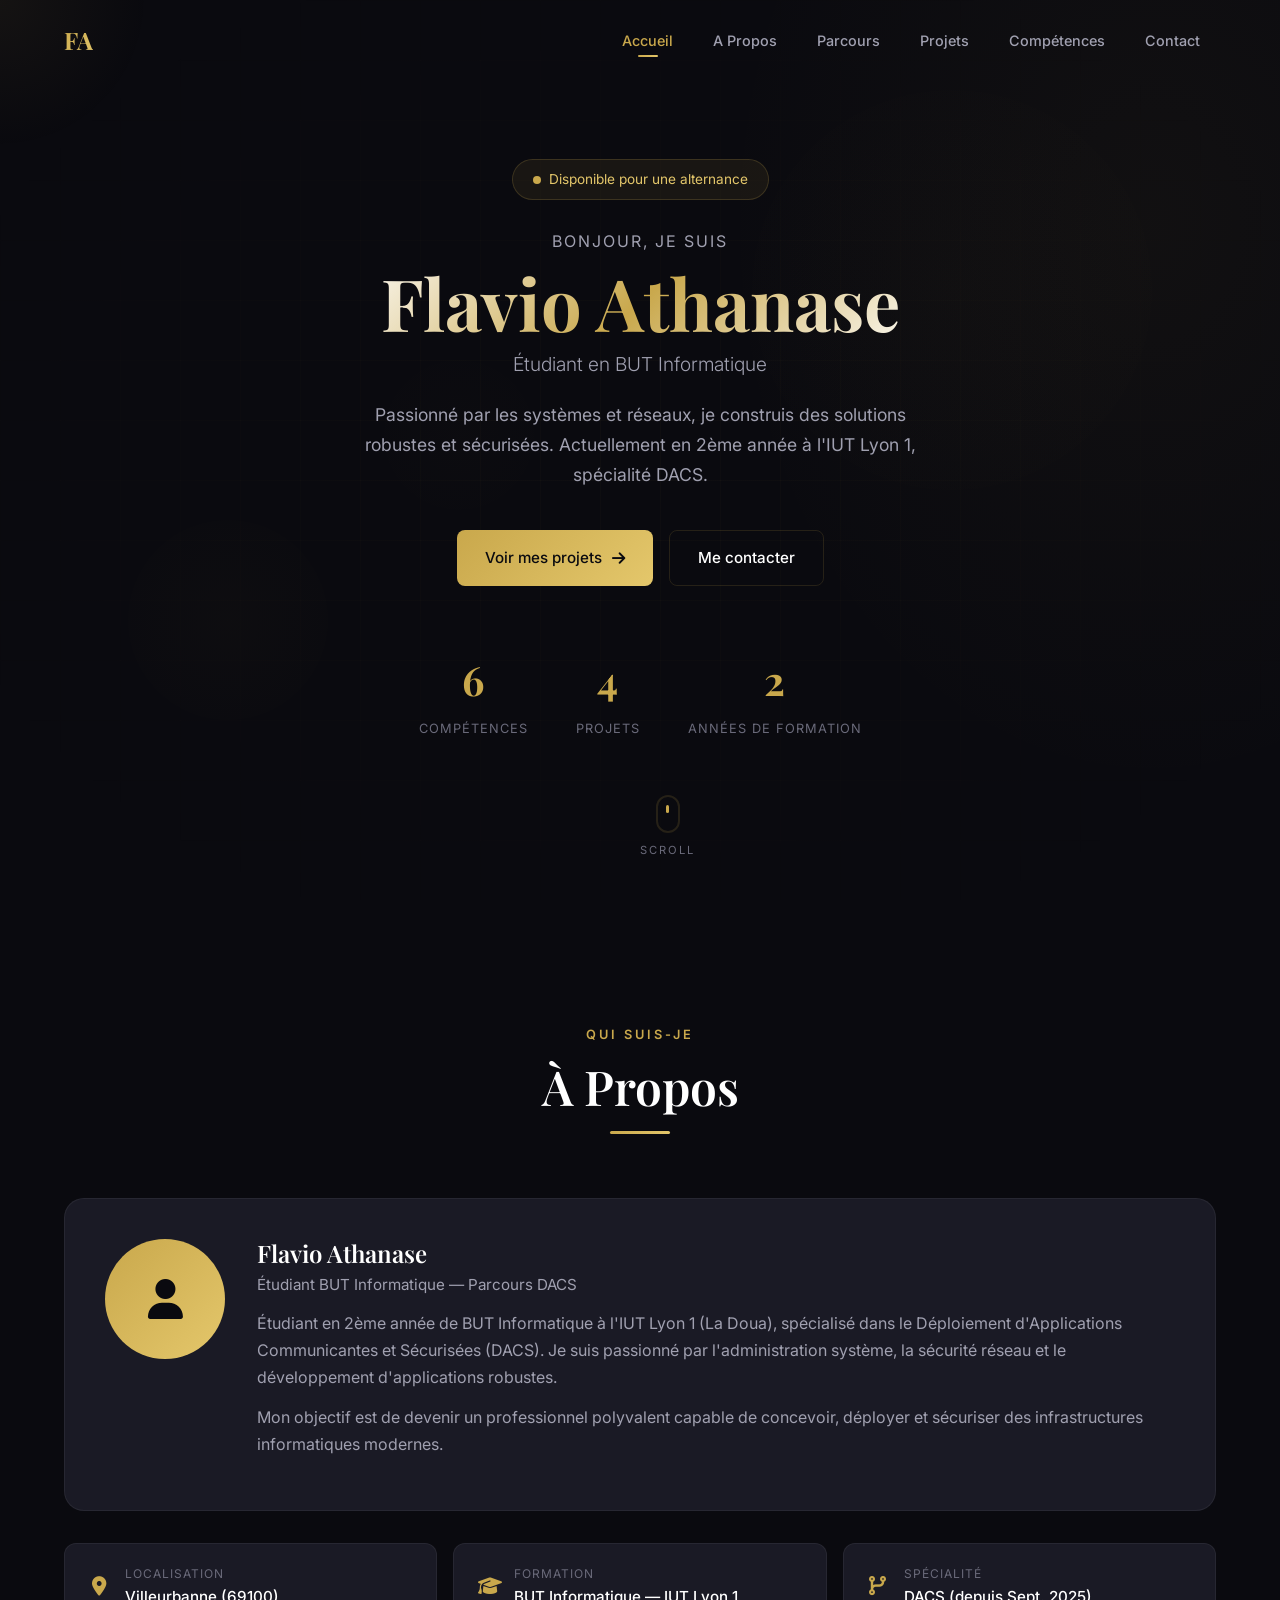
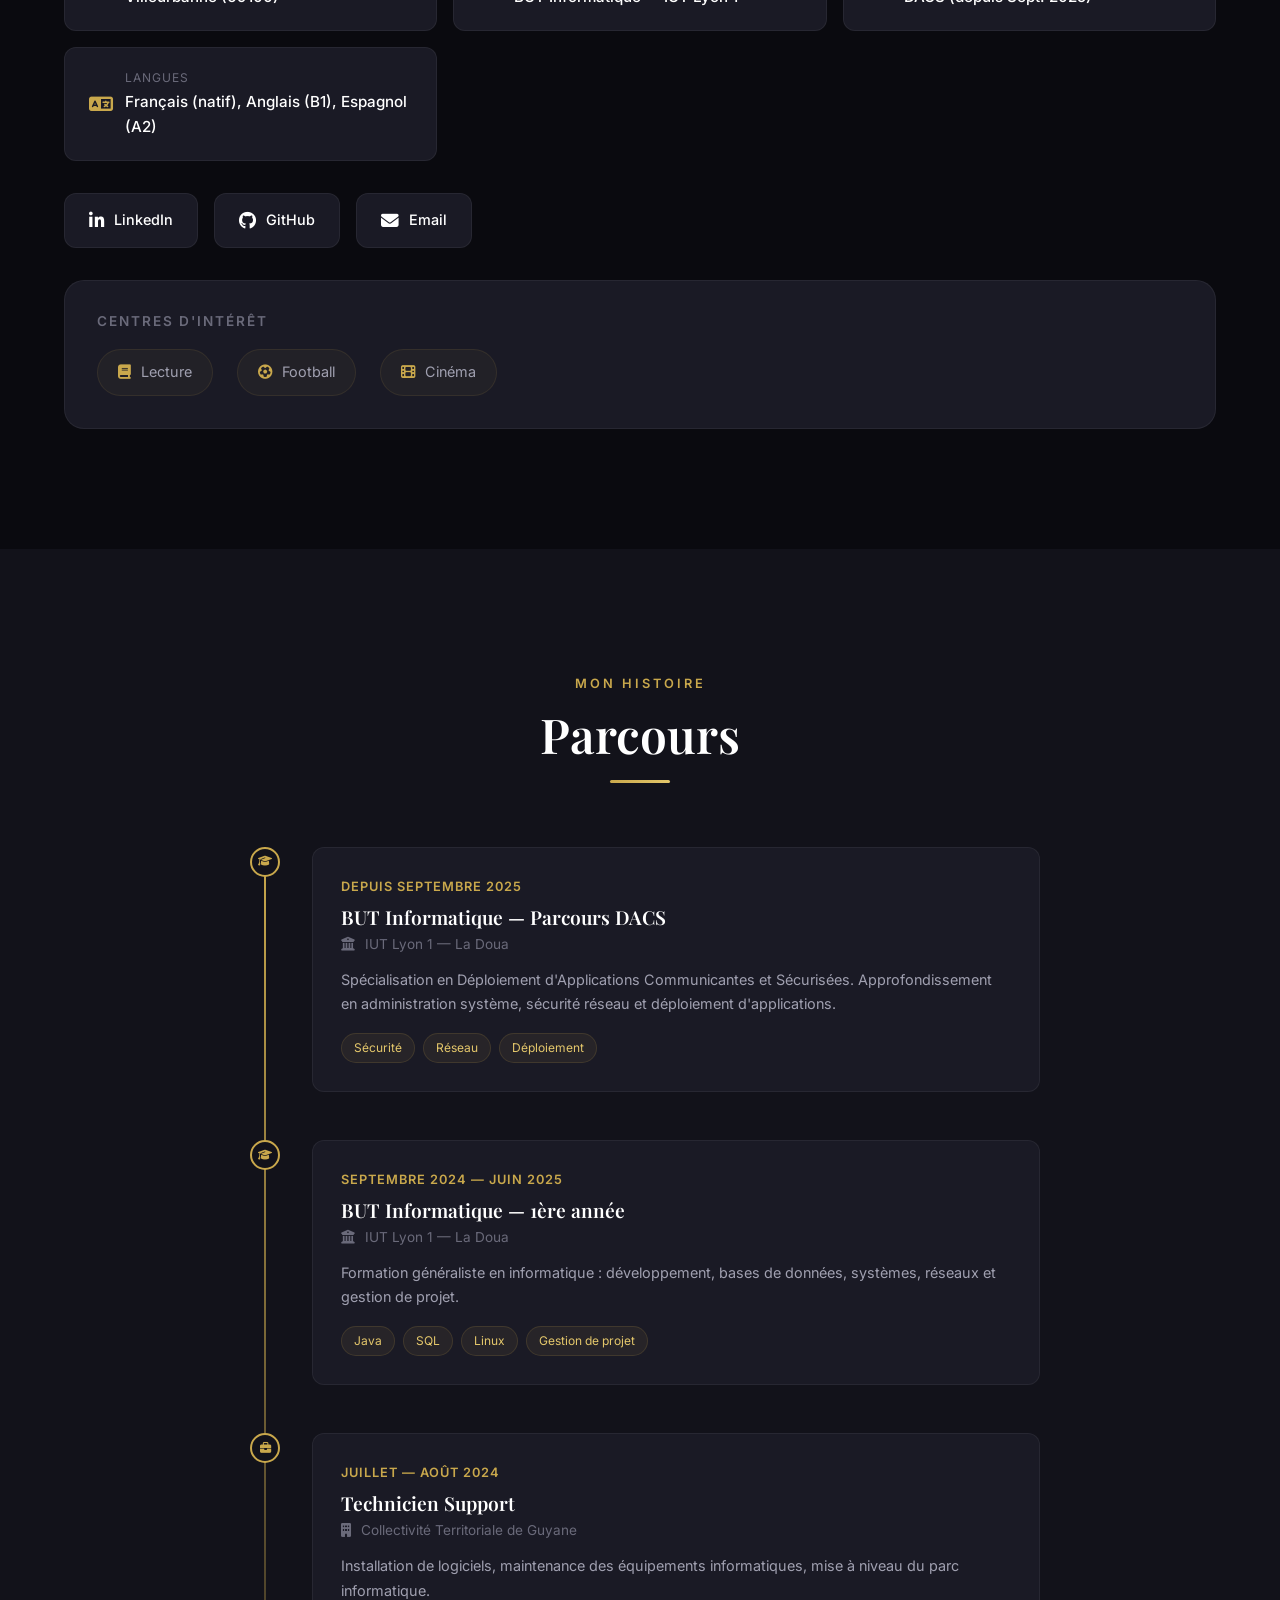
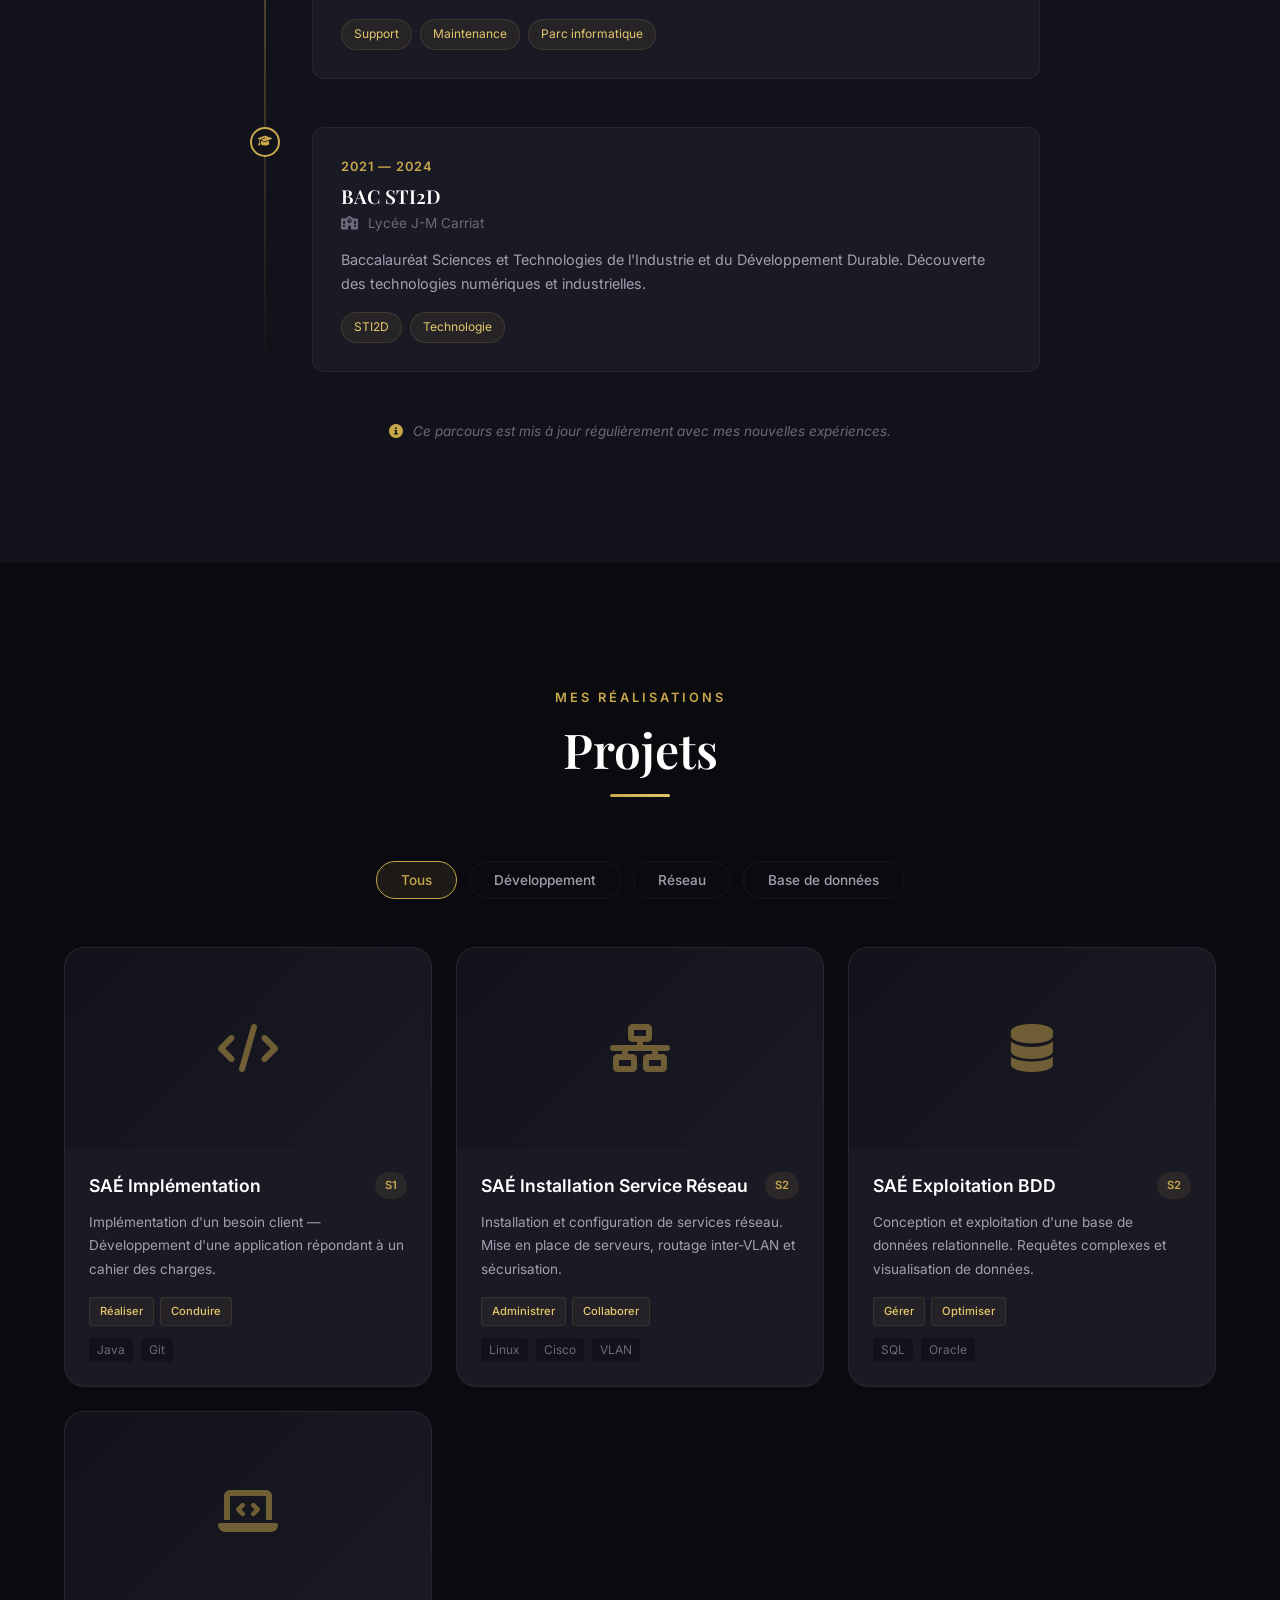
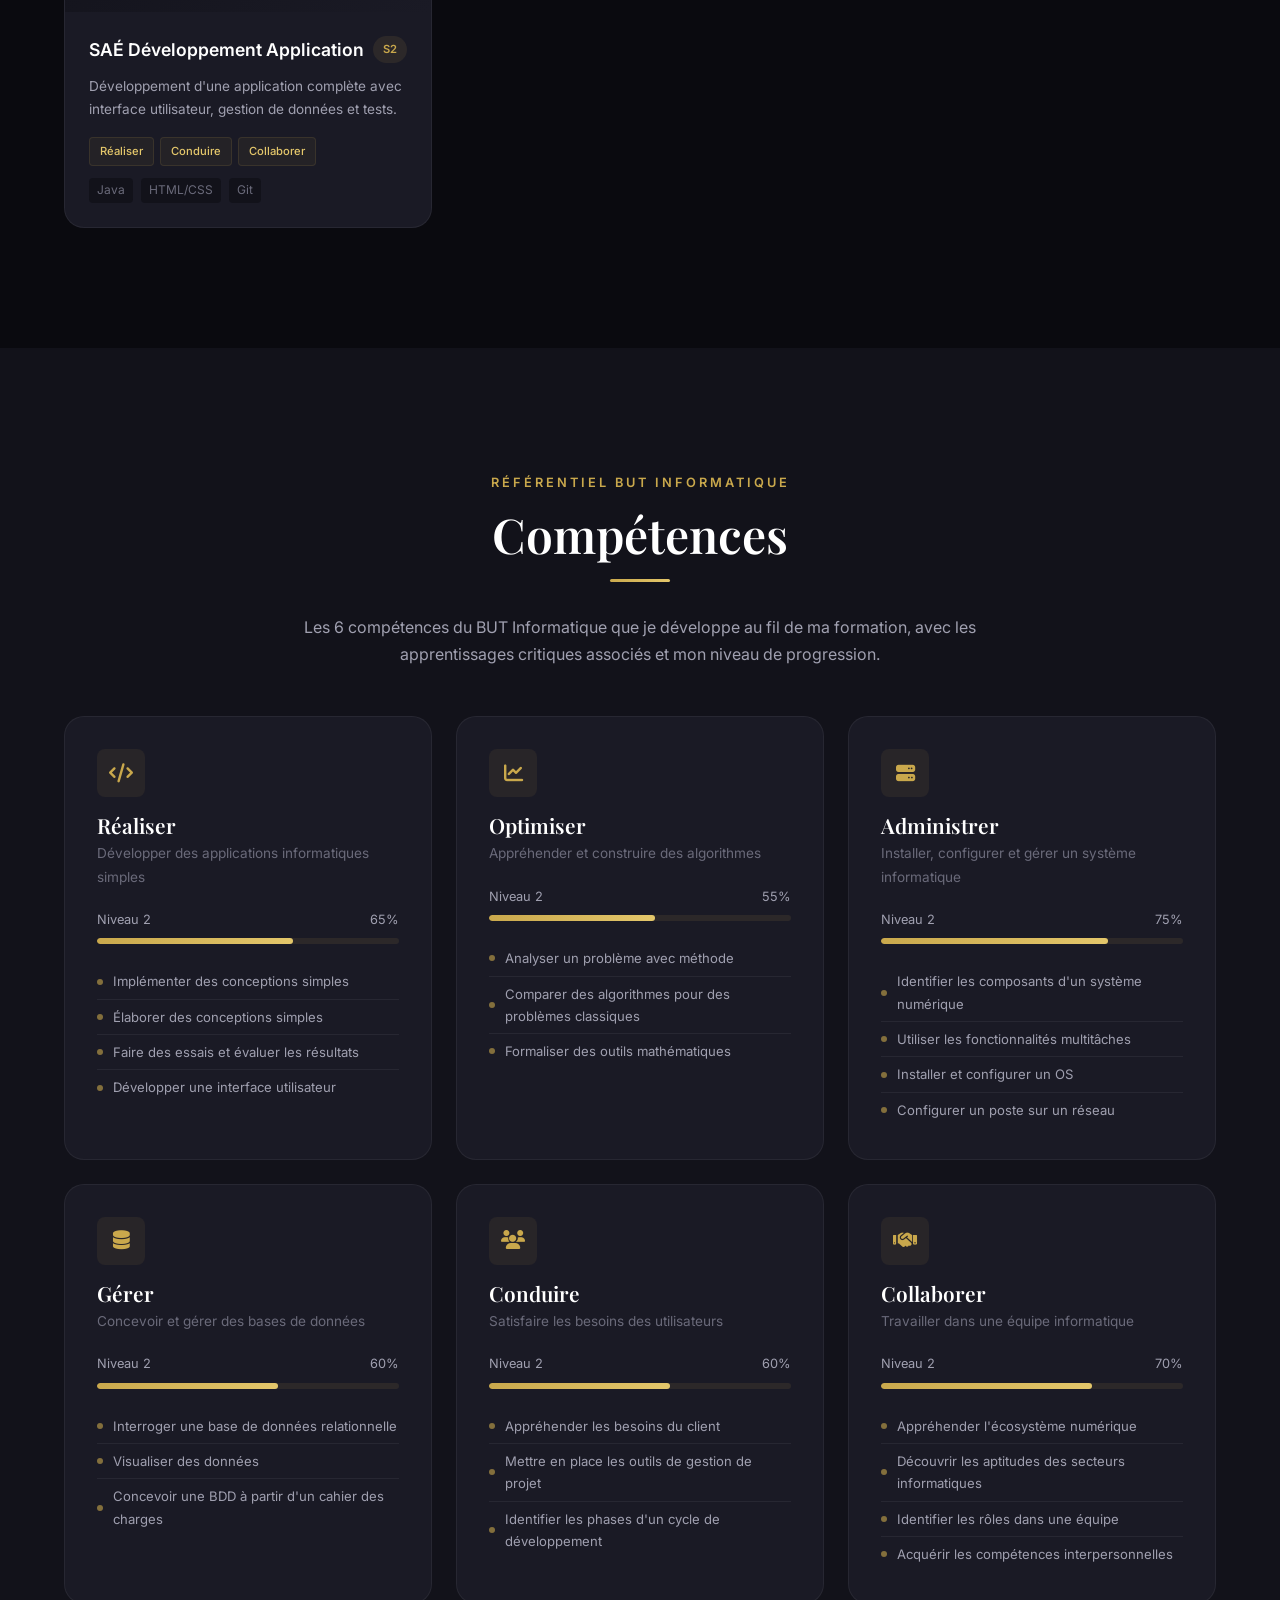
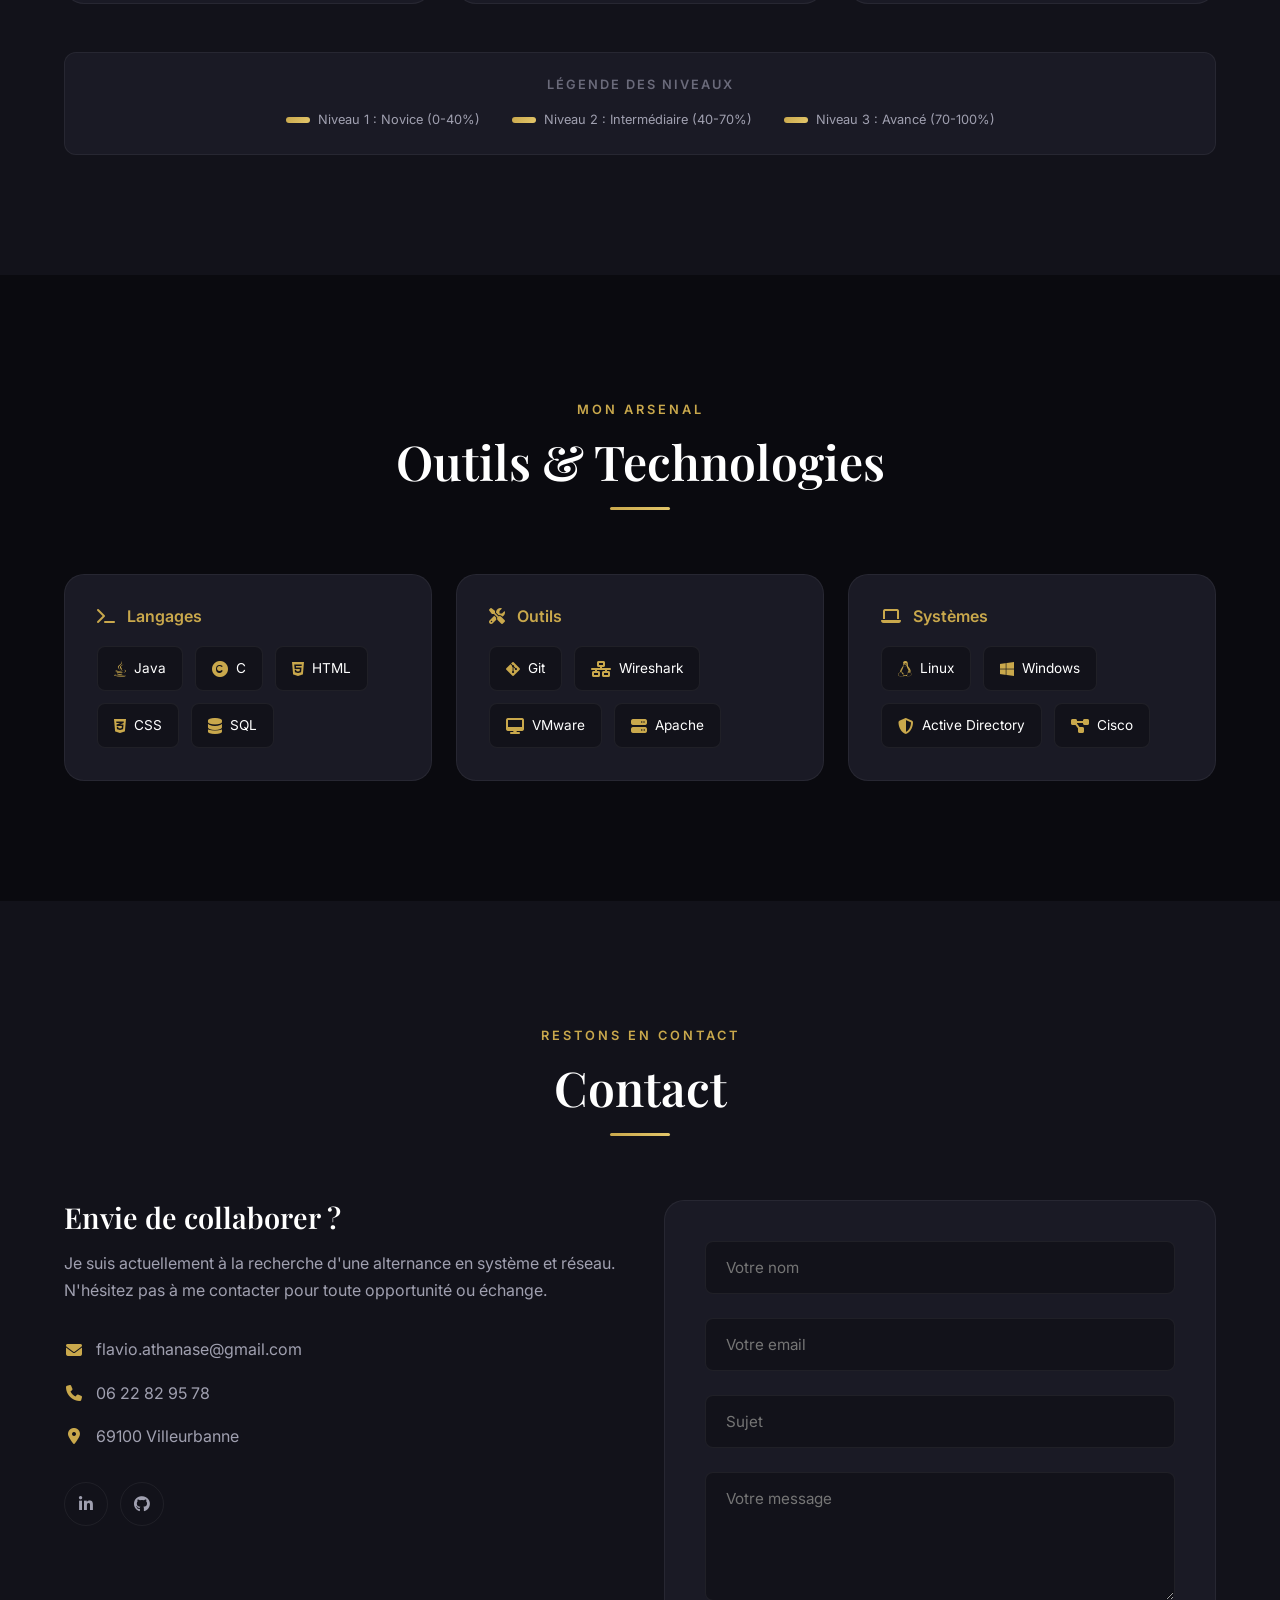
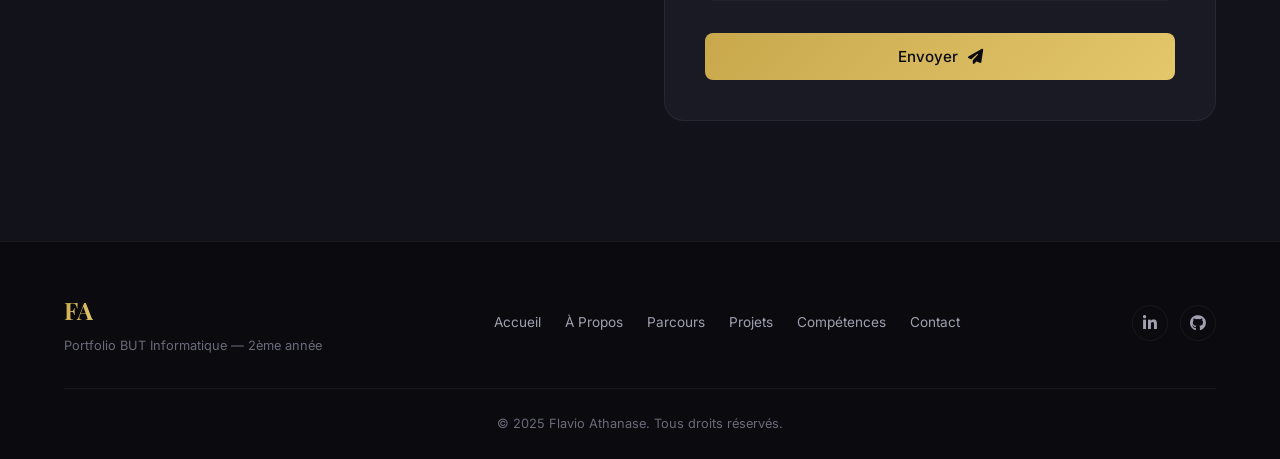
==== index.html @ 2c0c0c42 "feat: portfolio BUT Informatique - design luxe professionnel - Page d'accueil avec hero animé - Sect" ====
<!DOCTYPE html>
<html lang="fr">
<head>
    <meta charset="UTF-8">
    <meta name="viewport" content="width=device-width, initial-scale=1.0">
    <title>Flavio Athanase | Portfolio BUT Informatique</title>
    <link rel="preconnect" href="https://fonts.googleapis.com">
    <link rel="preconnect" href="https://fonts.gstatic.com" crossorigin>
    <link href="https://fonts.googleapis.com/css2?family=Inter:wght@300;400;500;600;700;800&family=Playfair+Display:wght@400;500;600;700&display=swap" rel="stylesheet">
    <link rel="stylesheet" href="https://cdnjs.cloudflare.com/ajax/libs/font-awesome/6.5.1/css/all.min.css">
    <link rel="stylesheet" href="css/style.css">
</head>
<body>
    <!-- Cursor glow effect -->
    <div class="cursor-glow" id="cursorGlow"></div>

    <!-- Navigation -->
    <nav class="navbar" id="navbar">
        <div class="nav-container">
            <a href="#accueil" class="nav-logo">
                <span class="logo-text">FA</span>
            </a>
            <ul class="nav-menu" id="navMenu">
                <li><a href="#accueil" class="nav-link active">Accueil</a></li>
                <li><a href="#apropos" class="nav-link">A Propos</a></li>
                <li><a href="#parcours" class="nav-link">Parcours</a></li>
                <li><a href="#projets" class="nav-link">Projets</a></li>
                <li><a href="#competences" class="nav-link">Comp&eacute;tences</a></li>
                <li><a href="#contact" class="nav-link">Contact</a></li>
            </ul>
            <button class="nav-toggle" id="navToggle" aria-label="Menu">
                <span></span>
                <span></span>
                <span></span>
            </button>
        </div>
    </nav>

    <!-- Breadcrumb -->
    <div class="breadcrumb" id="breadcrumb">
        <div class="breadcrumb-container">
            <a href="#accueil"><i class="fas fa-home"></i></a>
            <span class="breadcrumb-separator">/</span>
            <span class="breadcrumb-current" id="breadcrumbCurrent">Accueil</span>
        </div>
    </div>

    <!-- Hero / Accueil -->
    <section id="accueil" class="hero-section">
        <div class="hero-bg-effects">
            <div class="hero-gradient"></div>
            <div class="hero-grid"></div>
            <div class="floating-shapes">
                <div class="shape shape-1"></div>
                <div class="shape shape-2"></div>
                <div class="shape shape-3"></div>
            </div>
        </div>
        <div class="hero-content">
            <div class="hero-badge">
                <span class="badge-dot"></span>
                Disponible pour une alternance
            </div>
            <h1 class="hero-title">
                <span class="hero-greeting">Bonjour, je suis</span>
                <span class="hero-name">Flavio Athanase</span>
                <span class="hero-subtitle">&Eacute;tudiant en BUT Informatique</span>
            </h1>
            <p class="hero-description">
                Passionn&eacute; par les syst&egrave;mes et r&eacute;seaux, je construis des solutions robustes et s&eacute;curis&eacute;es. 
                Actuellement en 2&egrave;me ann&eacute;e &agrave; l'IUT Lyon 1, sp&eacute;cialit&eacute; DACS.
            </p>
            <div class="hero-cta">
                <a href="#projets" class="btn btn-primary">
                    <span>Voir mes projets</span>
                    <i class="fas fa-arrow-right"></i>
                </a>
                <a href="#contact" class="btn btn-outline">
                    <span>Me contacter</span>
                </a>
            </div>
            <div class="hero-stats">
                <div class="stat-item">
                    <span class="stat-number" data-count="6">0</span>
                    <span class="stat-label">Comp&eacute;tences</span>
                </div>
                <div class="stat-item">
                    <span class="stat-number" data-count="4">0</span>
                    <span class="stat-label">Projets</span>
                </div>
                <div class="stat-item">
                    <span class="stat-number" data-count="2">0</span>
                    <span class="stat-label">Ann&eacute;es de formation</span>
                </div>
            </div>
        </div>
        <div class="scroll-indicator">
            <div class="mouse">
                <div class="wheel"></div>
            </div>
            <span>Scroll</span>
        </div>
    </section>

    <!-- A Propos -->
    <section id="apropos" class="section">
        <div class="container">
            <div class="section-header">
                <span class="section-tag">Qui suis-je</span>
                <h2 class="section-title">&Agrave; Propos</h2>
                <div class="section-line"></div>
            </div>
            <div class="about-grid">
                <div class="about-card about-intro">
                    <div class="about-avatar">
                        <div class="avatar-placeholder">
                            <i class="fas fa-user"></i>
                        </div>
                    </div>
                    <div class="about-text">
                        <h3>Flavio Athanase</h3>
                        <p class="about-role">&Eacute;tudiant BUT Informatique &mdash; Parcours DACS</p>
                        <p>
                            &Eacute;tudiant en 2&egrave;me ann&eacute;e de BUT Informatique &agrave; l'IUT Lyon 1 (La Doua), 
                            sp&eacute;cialis&eacute; dans le D&eacute;ploiement d'Applications Communicantes et S&eacute;curis&eacute;es (DACS).
                            Je suis passionn&eacute; par l'administration syst&egrave;me, la s&eacute;curit&eacute; r&eacute;seau et 
                            le d&eacute;veloppement d'applications robustes.
                        </p>
                        <p>
                            Mon objectif est de devenir un professionnel polyvalent capable de concevoir, 
                            d&eacute;ployer et s&eacute;curiser des infrastructures informatiques modernes.
                        </p>
                    </div>
                </div>
                <div class="about-details">
                    <div class="detail-card">
                        <i class="fas fa-map-marker-alt"></i>
                        <div>
                            <span class="detail-label">Localisation</span>
                            <span class="detail-value">Villeurbanne (69100)</span>
                        </div>
                    </div>
                    <div class="detail-card">
                        <i class="fas fa-graduation-cap"></i>
                        <div>
                            <span class="detail-label">Formation</span>
                            <span class="detail-value">BUT Informatique &mdash; IUT Lyon 1</span>
                        </div>
                    </div>
                    <div class="detail-card">
                        <i class="fas fa-code-branch"></i>
                        <div>
                            <span class="detail-label">Sp&eacute;cialit&eacute;</span>
                            <span class="detail-value">DACS (depuis Sept. 2025)</span>
                        </div>
                    </div>
                    <div class="detail-card">
                        <i class="fas fa-language"></i>
                        <div>
                            <span class="detail-label">Langues</span>
                            <span class="detail-value">Fran&ccedil;ais (natif), Anglais (B1), Espagnol (A2)</span>
                        </div>
                    </div>
                </div>
                <div class="about-links">
                    <a href="https://linkedin.com/in/" class="social-link" target="_blank" rel="noopener">
                        <i class="fab fa-linkedin-in"></i>
                        <span>LinkedIn</span>
                    </a>
                    <a href="https://github.com/Flay973" class="social-link" target="_blank" rel="noopener">
                        <i class="fab fa-github"></i>
                        <span>GitHub</span>
                    </a>
                    <a href="mailto:flavio.athanase@gmail.com" class="social-link">
                        <i class="fas fa-envelope"></i>
                        <span>Email</span>
                    </a>
                </div>
                <div class="about-interests">
                    <h4>Centres d'int&eacute;r&ecirc;t</h4>
                    <div class="interests-grid">
                        <div class="interest-item">
                            <i class="fas fa-book"></i>
                            <span>Lecture</span>
                        </div>
                        <div class="interest-item">
                            <i class="fas fa-futbol"></i>
                            <span>Football</span>
                        </div>
                        <div class="interest-item">
                            <i class="fas fa-film"></i>
                            <span>Cin&eacute;ma</span>
                        </div>
                    </div>
                </div>
            </div>
        </div>
    </section>

    <!-- Parcours -->
    <section id="parcours" class="section section-dark">
        <div class="container">
            <div class="section-header">
                <span class="section-tag">Mon histoire</span>
                <h2 class="section-title">Parcours</h2>
                <div class="section-line"></div>
            </div>
            <div class="timeline">
                <div class="timeline-item" data-aos="fade-right">
                    <div class="timeline-marker">
                        <i class="fas fa-graduation-cap"></i>
                    </div>
                    <div class="timeline-content">
                        <div class="timeline-date">Depuis Septembre 2025</div>
                        <h3>BUT Informatique &mdash; Parcours DACS</h3>
                        <p class="timeline-location"><i class="fas fa-university"></i> IUT Lyon 1 &mdash; La Doua</p>
                        <p>Sp&eacute;cialisation en D&eacute;ploiement d'Applications Communicantes et S&eacute;curis&eacute;es. 
                        Approfondissement en administration syst&egrave;me, s&eacute;curit&eacute; r&eacute;seau et d&eacute;ploiement d'applications.</p>
                        <div class="timeline-tags">
                            <span class="tag">S&eacute;curit&eacute;</span>
                            <span class="tag">R&eacute;seau</span>
                            <span class="tag">D&eacute;ploiement</span>
                        </div>
                    </div>
                </div>
                <div class="timeline-item" data-aos="fade-left">
                    <div class="timeline-marker">
                        <i class="fas fa-graduation-cap"></i>
                    </div>
                    <div class="timeline-content">
                        <div class="timeline-date">Septembre 2024 &mdash; Juin 2025</div>
                        <h3>BUT Informatique &mdash; 1&egrave;re ann&eacute;e</h3>
                        <p class="timeline-location"><i class="fas fa-university"></i> IUT Lyon 1 &mdash; La Doua</p>
                        <p>Formation g&eacute;n&eacute;raliste en informatique : d&eacute;veloppement, bases de donn&eacute;es, 
                        syst&egrave;mes, r&eacute;seaux et gestion de projet.</p>
                        <div class="timeline-tags">
                            <span class="tag">Java</span>
                            <span class="tag">SQL</span>
                            <span class="tag">Linux</span>
                            <span class="tag">Gestion de projet</span>
                        </div>
                    </div>
                </div>
                <div class="timeline-item" data-aos="fade-right">
                    <div class="timeline-marker">
                        <i class="fas fa-briefcase"></i>
                    </div>
                    <div class="timeline-content">
                        <div class="timeline-date">Juillet &mdash; Ao&ucirc;t 2024</div>
                        <h3>Technicien Support</h3>
                        <p class="timeline-location"><i class="fas fa-building"></i> Collectivit&eacute; Territoriale de Guyane</p>
                        <p>Installation de logiciels, maintenance des &eacute;quipements informatiques, 
                        mise &agrave; niveau du parc informatique.</p>
                        <div class="timeline-tags">
                            <span class="tag">Support</span>
                            <span class="tag">Maintenance</span>
                            <span class="tag">Parc informatique</span>
                        </div>
                    </div>
                </div>
                <div class="timeline-item" data-aos="fade-left">
                    <div class="timeline-marker">
                        <i class="fas fa-graduation-cap"></i>
                    </div>
                    <div class="timeline-content">
                        <div class="timeline-date">2021 &mdash; 2024</div>
                        <h3>BAC STI2D</h3>
                        <p class="timeline-location"><i class="fas fa-school"></i> Lyc&eacute;e J-M Carriat</p>
                        <p>Baccalaur&eacute;at Sciences et Technologies de l'Industrie et du D&eacute;veloppement Durable. 
                        D&eacute;couverte des technologies num&eacute;riques et industrielles.</p>
                        <div class="timeline-tags">
                            <span class="tag">STI2D</span>
                            <span class="tag">Technologie</span>
                        </div>
                    </div>
                </div>
            </div>
            <div class="timeline-add">
                <p class="timeline-note"><i class="fas fa-info-circle"></i> Ce parcours est mis &agrave; jour r&eacute;guli&egrave;rement avec mes nouvelles exp&eacute;riences.</p>
            </div>
        </div>
    </section>

    <!-- Projets -->
    <section id="projets" class="section">
        <div class="container">
            <div class="section-header">
                <span class="section-tag">Mes r&eacute;alisations</span>
                <h2 class="section-title">Projets</h2>
                <div class="section-line"></div>
            </div>
            <div class="projects-filter">
                <button class="filter-btn active" data-filter="all">Tous</button>
                <button class="filter-btn" data-filter="dev">D&eacute;veloppement</button>
                <button class="filter-btn" data-filter="reseau">R&eacute;seau</button>
                <button class="filter-btn" data-filter="bdd">Base de donn&eacute;es</button>
            </div>
            <div class="projects-grid">
                <div class="project-card" data-category="dev">
                    <div class="project-image">
                        <div class="project-placeholder">
                            <i class="fas fa-code"></i>
                        </div>
                        <div class="project-overlay">
                            <a href="#" class="project-link"><i class="fas fa-external-link-alt"></i></a>
                        </div>
                    </div>
                    <div class="project-info">
                        <div class="project-header">
                            <h3>SA&Eacute; Impl&eacute;mentation</h3>
                            <span class="project-semester">S1</span>
                        </div>
                        <p>Impl&eacute;mentation d'un besoin client &mdash; D&eacute;veloppement d'une application r&eacute;pondant &agrave; un cahier des charges.</p>
                        <div class="project-competences">
                            <span class="competence-badge">R&eacute;aliser</span>
                            <span class="competence-badge">Conduire</span>
                        </div>
                        <div class="project-tech">
                            <span>Java</span>
                            <span>Git</span>
                        </div>
                    </div>
                </div>
                <div class="project-card" data-category="reseau">
                    <div class="project-image">
                        <div class="project-placeholder">
                            <i class="fas fa-network-wired"></i>
                        </div>
                        <div class="project-overlay">
                            <a href="#" class="project-link"><i class="fas fa-external-link-alt"></i></a>
                        </div>
                    </div>
                    <div class="project-info">
                        <div class="project-header">
                            <h3>SA&Eacute; Installation Service R&eacute;seau</h3>
                            <span class="project-semester">S2</span>
                        </div>
                        <p>Installation et configuration de services r&eacute;seau. Mise en place de serveurs, routage inter-VLAN et s&eacute;curisation.</p>
                        <div class="project-competences">
                            <span class="competence-badge">Administrer</span>
                            <span class="competence-badge">Collaborer</span>
                        </div>
                        <div class="project-tech">
                            <span>Linux</span>
                            <span>Cisco</span>
                            <span>VLAN</span>
                        </div>
                    </div>
                </div>
                <div class="project-card" data-category="bdd">
                    <div class="project-image">
                        <div class="project-placeholder">
                            <i class="fas fa-database"></i>
                        </div>
                        <div class="project-overlay">
                            <a href="#" class="project-link"><i class="fas fa-external-link-alt"></i></a>
                        </div>
                    </div>
                    <div class="project-info">
                        <div class="project-header">
                            <h3>SA&Eacute; Exploitation BDD</h3>
                            <span class="project-semester">S2</span>
                        </div>
                        <p>Conception et exploitation d'une base de donn&eacute;es relationnelle. Requ&ecirc;tes complexes et visualisation de donn&eacute;es.</p>
                        <div class="project-competences">
                            <span class="competence-badge">G&eacute;rer</span>
                            <span class="competence-badge">Optimiser</span>
                        </div>
                        <div class="project-tech">
                            <span>SQL</span>
                            <span>Oracle</span>
                        </div>
                    </div>
                </div>
                <div class="project-card" data-category="dev">
                    <div class="project-image">
                        <div class="project-placeholder">
                            <i class="fas fa-laptop-code"></i>
                        </div>
                        <div class="project-overlay">
                            <a href="#" class="project-link"><i class="fas fa-external-link-alt"></i></a>
                        </div>
                    </div>
                    <div class="project-info">
                        <div class="project-header">
                            <h3>SA&Eacute; D&eacute;veloppement Application</h3>
                            <span class="project-semester">S2</span>
                        </div>
                        <p>D&eacute;veloppement d'une application compl&egrave;te avec interface utilisateur, gestion de donn&eacute;es et tests.</p>
                        <div class="project-competences">
                            <span class="competence-badge">R&eacute;aliser</span>
                            <span class="competence-badge">Conduire</span>
                            <span class="competence-badge">Collaborer</span>
                        </div>
                        <div class="project-tech">
                            <span>Java</span>
                            <span>HTML/CSS</span>
                            <span>Git</span>
                        </div>
                    </div>
                </div>
            </div>
        </div>
    </section>

    <!-- Comp&eacute;tences -->
    <section id="competences" class="section section-dark">
        <div class="container">
            <div class="section-header">
                <span class="section-tag">R&eacute;f&eacute;rentiel BUT Informatique</span>
                <h2 class="section-title">Comp&eacute;tences</h2>
                <div class="section-line"></div>
            </div>
            <p class="competences-intro">
                Les 6 comp&eacute;tences du BUT Informatique que je d&eacute;veloppe au fil de ma formation, 
                avec les apprentissages critiques associ&eacute;s et mon niveau de progression.
            </p>
            <div class="competences-grid">
                <div class="competence-card" data-aos="fade-up">
                    <div class="competence-icon">
                        <i class="fas fa-code"></i>
                    </div>
                    <h3>R&eacute;aliser</h3>
                    <p>D&eacute;velopper des applications informatiques simples</p>
                    <div class="progress-container">
                        <div class="progress-header">
                            <span>Niveau 2</span>
                            <span>65%</span>
                        </div>
                        <div class="progress-bar">
                            <div class="progress-fill" data-progress="65"></div>
                        </div>
                    </div>
                    <ul class="competence-details">
                        <li>Impl&eacute;menter des conceptions simples</li>
                        <li>&Eacute;laborer des conceptions simples</li>
                        <li>Faire des essais et &eacute;valuer les r&eacute;sultats</li>
                        <li>D&eacute;velopper une interface utilisateur</li>
                    </ul>
                </div>
                <div class="competence-card" data-aos="fade-up" data-aos-delay="100">
                    <div class="competence-icon">
                        <i class="fas fa-chart-line"></i>
                    </div>
                    <h3>Optimiser</h3>
                    <p>Appr&eacute;hender et construire des algorithmes</p>
                    <div class="progress-container">
                        <div class="progress-header">
                            <span>Niveau 2</span>
                            <span>55%</span>
                        </div>
                        <div class="progress-bar">
                            <div class="progress-fill" data-progress="55"></div>
                        </div>
                    </div>
                    <ul class="competence-details">
                        <li>Analyser un probl&egrave;me avec m&eacute;thode</li>
                        <li>Comparer des algorithmes pour des probl&egrave;mes classiques</li>
                        <li>Formaliser des outils math&eacute;matiques</li>
                    </ul>
                </div>
                <div class="competence-card" data-aos="fade-up" data-aos-delay="200">
                    <div class="competence-icon">
                        <i class="fas fa-server"></i>
                    </div>
                    <h3>Administrer</h3>
                    <p>Installer, configurer et g&eacute;rer un syst&egrave;me informatique</p>
                    <div class="progress-container">
                        <div class="progress-header">
                            <span>Niveau 2</span>
                            <span>75%</span>
                        </div>
                        <div class="progress-bar">
                            <div class="progress-fill" data-progress="75"></div>
                        </div>
                    </div>
                    <ul class="competence-details">
                        <li>Identifier les composants d'un syst&egrave;me num&eacute;rique</li>
                        <li>Utiliser les fonctionnalit&eacute;s multit&acirc;ches</li>
                        <li>Installer et configurer un OS</li>
                        <li>Configurer un poste sur un r&eacute;seau</li>
                    </ul>
                </div>
                <div class="competence-card" data-aos="fade-up" data-aos-delay="300">
                    <div class="competence-icon">
                        <i class="fas fa-database"></i>
                    </div>
                    <h3>G&eacute;rer</h3>
                    <p>Concevoir et g&eacute;rer des bases de donn&eacute;es</p>
                    <div class="progress-container">
                        <div class="progress-header">
                            <span>Niveau 2</span>
                            <span>60%</span>
                        </div>
                        <div class="progress-bar">
                            <div class="progress-fill" data-progress="60"></div>
                        </div>
                    </div>
                    <ul class="competence-details">
                        <li>Interroger une base de donn&eacute;es relationnelle</li>
                        <li>Visualiser des donn&eacute;es</li>
                        <li>Concevoir une BDD &agrave; partir d'un cahier des charges</li>
                    </ul>
                </div>
                <div class="competence-card" data-aos="fade-up" data-aos-delay="400">
                    <div class="competence-icon">
                        <i class="fas fa-users"></i>
                    </div>
                    <h3>Conduire</h3>
                    <p>Satisfaire les besoins des utilisateurs</p>
                    <div class="progress-container">
                        <div class="progress-header">
                            <span>Niveau 2</span>
                            <span>60%</span>
                        </div>
                        <div class="progress-bar">
                            <div class="progress-fill" data-progress="60"></div>
                        </div>
                    </div>
                    <ul class="competence-details">
                        <li>Appr&eacute;hender les besoins du client</li>
                        <li>Mettre en place les outils de gestion de projet</li>
                        <li>Identifier les phases d'un cycle de d&eacute;veloppement</li>
                    </ul>
                </div>
                <div class="competence-card" data-aos="fade-up" data-aos-delay="500">
                    <div class="competence-icon">
                        <i class="fas fa-handshake"></i>
                    </div>
                    <h3>Collaborer</h3>
                    <p>Travailler dans une &eacute;quipe informatique</p>
                    <div class="progress-container">
                        <div class="progress-header">
                            <span>Niveau 2</span>
                            <span>70%</span>
                        </div>
                        <div class="progress-bar">
                            <div class="progress-fill" data-progress="70"></div>
                        </div>
                    </div>
                    <ul class="competence-details">
                        <li>Appr&eacute;hender l'&eacute;cosyst&egrave;me num&eacute;rique</li>
                        <li>D&eacute;couvrir les aptitudes des secteurs informatiques</li>
                        <li>Identifier les r&ocirc;les dans une &eacute;quipe</li>
                        <li>Acqu&eacute;rir les comp&eacute;tences interpersonnelles</li>
                    </ul>
                </div>
            </div>
            <div class="competences-legend">
                <h4>L&eacute;gende des niveaux</h4>
                <div class="legend-items">
                    <div class="legend-item">
                        <div class="legend-color" style="background: var(--accent-gradient)"></div>
                        <span>Niveau 1 : Novice (0-40%)</span>
                    </div>
                    <div class="legend-item">
                        <div class="legend-color" style="background: var(--accent-gradient)"></div>
                        <span>Niveau 2 : Interm&eacute;diaire (40-70%)</span>
                    </div>
                    <div class="legend-item">
                        <div class="legend-color" style="background: var(--accent-gradient)"></div>
                        <span>Niveau 3 : Avanc&eacute; (70-100%)</span>
                    </div>
                </div>
            </div>
        </div>
    </section>

    <!-- Outils & Technologies -->
    <section id="outils" class="section">
        <div class="container">
            <div class="section-header">
                <span class="section-tag">Mon arsenal</span>
                <h2 class="section-title">Outils & Technologies</h2>
                <div class="section-line"></div>
            </div>
            <div class="tools-grid">
                <div class="tool-category">
                    <h3><i class="fas fa-terminal"></i> Langages</h3>
                    <div class="tool-items">
                        <div class="tool-item">
                            <i class="fab fa-java"></i>
                            <span>Java</span>
                        </div>
                        <div class="tool-item">
                            <i class="fas fa-copyright"></i>
                            <span>C</span>
                        </div>
                        <div class="tool-item">
                            <i class="fab fa-html5"></i>
                            <span>HTML</span>
                        </div>
                        <div class="tool-item">
                            <i class="fab fa-css3-alt"></i>
                            <span>CSS</span>
                        </div>
                        <div class="tool-item">
                            <i class="fas fa-database"></i>
                            <span>SQL</span>
                        </div>
                    </div>
                </div>
                <div class="tool-category">
                    <h3><i class="fas fa-tools"></i> Outils</h3>
                    <div class="tool-items">
                        <div class="tool-item">
                            <i class="fab fa-git-alt"></i>
                            <span>Git</span>
                        </div>
                        <div class="tool-item">
                            <i class="fas fa-network-wired"></i>
                            <span>Wireshark</span>
                        </div>
                        <div class="tool-item">
                            <i class="fas fa-desktop"></i>
                            <span>VMware</span>
                        </div>
                        <div class="tool-item">
                            <i class="fas fa-server"></i>
                            <span>Apache</span>
                        </div>
                    </div>
                </div>
                <div class="tool-category">
                    <h3><i class="fas fa-laptop"></i> Syst&egrave;mes</h3>
                    <div class="tool-items">
                        <div class="tool-item">
                            <i class="fab fa-linux"></i>
                            <span>Linux</span>
                        </div>
                        <div class="tool-item">
                            <i class="fab fa-windows"></i>
                            <span>Windows</span>
                        </div>
                        <div class="tool-item">
                            <i class="fas fa-shield-alt"></i>
                            <span>Active Directory</span>
                        </div>
                        <div class="tool-item">
                            <i class="fas fa-project-diagram"></i>
                            <span>Cisco</span>
                        </div>
                    </div>
                </div>
            </div>
        </div>
    </section>

    <!-- Contact -->
    <section id="contact" class="section section-dark">
        <div class="container">
            <div class="section-header">
                <span class="section-tag">Restons en contact</span>
                <h2 class="section-title">Contact</h2>
                <div class="section-line"></div>
            </div>
            <div class="contact-grid">
                <div class="contact-info">
                    <h3>Envie de collaborer ?</h3>
                    <p>Je suis actuellement &agrave; la recherche d'une alternance en syst&egrave;me et r&eacute;seau. 
                    N'h&eacute;sitez pas &agrave; me contacter pour toute opportunit&eacute; ou &eacute;change.</p>
                    <div class="contact-details">
                        <div class="contact-item">
                            <i class="fas fa-envelope"></i>
                            <a href="mailto:flavio.athanase@gmail.com">flavio.athanase@gmail.com</a>
                        </div>
                        <div class="contact-item">
                            <i class="fas fa-phone"></i>
                            <span>06 22 82 95 78</span>
                        </div>
                        <div class="contact-item">
                            <i class="fas fa-map-marker-alt"></i>
                            <span>69100 Villeurbanne</span>
                        </div>
                    </div>
                    <div class="contact-socials">
                        <a href="https://linkedin.com/in/" class="contact-social" target="_blank" rel="noopener">
                            <i class="fab fa-linkedin-in"></i>
                        </a>
                        <a href="https://github.com/Flay973" class="contact-social" target="_blank" rel="noopener">
                            <i class="fab fa-github"></i>
                        </a>
                    </div>
                </div>
                <form class="contact-form" id="contactForm">
                    <div class="form-group">
                        <input type="text" id="name" placeholder="Votre nom" required>
                        <label for="name">Nom</label>
                    </div>
                    <div class="form-group">
                        <input type="email" id="email" placeholder="Votre email" required>
                        <label for="email">Email</label>
                    </div>
                    <div class="form-group">
                        <input type="text" id="subject" placeholder="Sujet">
                        <label for="subject">Sujet</label>
                    </div>
                    <div class="form-group">
                        <textarea id="message" rows="5" placeholder="Votre message" required></textarea>
                        <label for="message">Message</label>
                    </div>
                    <button type="submit" class="btn btn-primary btn-full">
                        <span>Envoyer</span>
                        <i class="fas fa-paper-plane"></i>
                    </button>
                </form>
            </div>
        </div>
    </section>

    <!-- Footer -->
    <footer class="footer">
        <div class="container">
            <div class="footer-content">
                <div class="footer-logo">
                    <span class="logo-text">FA</span>
                    <p>Portfolio BUT Informatique &mdash; 2&egrave;me ann&eacute;e</p>
                </div>
                <div class="footer-links">
                    <a href="#accueil">Accueil</a>
                    <a href="#apropos">&Agrave; Propos</a>
                    <a href="#parcours">Parcours</a>
                    <a href="#projets">Projets</a>
                    <a href="#competences">Comp&eacute;tences</a>
                    <a href="#contact">Contact</a>
                </div>
                <div class="footer-socials">
                    <a href="https://linkedin.com/in/" target="_blank" rel="noopener"><i class="fab fa-linkedin-in"></i></a>
                    <a href="https://github.com/Flay973" target="_blank" rel="noopener"><i class="fab fa-github"></i></a>
                </div>
            </div>
            <div class="footer-bottom">
                <p>&copy; 2025 Flavio Athanase. Tous droits r&eacute;serv&eacute;s.</p>
            </div>
        </div>
    </footer>

    <script src="js/main.js"></script>
</body>
</html>
---- css/style.css ----
/* ========================================
   PORTFOLIO - Flavio Athanase
   Design: Luxe & Professionnel
   ======================================== */

/* Variables */
:root {
    --bg-primary: #0a0a0f;
    --bg-secondary: #12121a;
    --bg-card: #1a1a25;
    --bg-card-hover: #22222f;
    --text-primary: #ffffff;
    --text-secondary: #a0a0b0;
    --text-muted: #6a6a7a;
    --accent-gold: #c9a84c;
    --accent-gold-light: #e4c76b;
    --accent-gold-dark: #9a7a30;
    --accent-gradient: linear-gradient(135deg, #c9a84c, #e4c76b);
    --border-color: rgba(201, 168, 76, 0.15);
    --border-subtle: rgba(255, 255, 255, 0.06);
    --shadow-gold: 0 0 30px rgba(201, 168, 76, 0.1);
    --shadow-card: 0 8px 32px rgba(0, 0, 0, 0.3);
    --radius-sm: 8px;
    --radius-md: 12px;
    --radius-lg: 20px;
    --radius-xl: 28px;
    --font-primary: 'Inter', -apple-system, sans-serif;
    --font-display: 'Playfair Display', serif;
    --transition: all 0.3s cubic-bezier(0.4, 0, 0.2, 1);
    --transition-slow: all 0.6s cubic-bezier(0.4, 0, 0.2, 1);
}

/* Reset */
*, *::before, *::after {
    margin: 0;
    padding: 0;
    box-sizing: border-box;
}

html {
    scroll-behavior: smooth;
    scroll-padding-top: 100px;
}

body {
    font-family: var(--font-primary);
    background-color: var(--bg-primary);
    color: var(--text-primary);
    line-height: 1.7;
    overflow-x: hidden;
    -webkit-font-smoothing: antialiased;
}

/* Cursor Glow */
.cursor-glow {
    position: fixed;
    width: 300px;
    height: 300px;
    border-radius: 50%;
    background: radial-gradient(circle, rgba(201, 168, 76, 0.06) 0%, transparent 70%);
    pointer-events: none;
    z-index: 9999;
    transform: translate(-50%, -50%);
    transition: opacity 0.3s;
}

/* Typography */
h1, h2, h3, h4, h5, h6 {
    font-family: var(--font-display);
    font-weight: 600;
    line-height: 1.2;
}

a {
    text-decoration: none;
    color: inherit;
    transition: var(--transition);
}

/* Container */
.container {
    max-width: 1200px;
    margin: 0 auto;
    padding: 0 24px;
}

/* ========================================
   NAVIGATION
   ======================================== */
.navbar {
    position: fixed;
    top: 0;
    left: 0;
    right: 0;
    z-index: 1000;
    padding: 20px 0;
    transition: var(--transition);
    backdrop-filter: blur(0px);
}

.navbar.scrolled {
    padding: 12px 0;
    background: rgba(10, 10, 15, 0.85);
    backdrop-filter: blur(20px);
    border-bottom: 1px solid var(--border-subtle);
}

.nav-container {
    max-width: 1200px;
    margin: 0 auto;
    padding: 0 24px;
    display: flex;
    align-items: center;
    justify-content: space-between;
}

.nav-logo {
    display: flex;
    align-items: center;
}

.logo-text {
    font-family: var(--font-display);
    font-size: 1.5rem;
    font-weight: 700;
    background: var(--accent-gradient);
    -webkit-background-clip: text;
    -webkit-text-fill-color: transparent;
    background-clip: text;
}

.nav-menu {
    display: flex;
    list-style: none;
    gap: 8px;
}

.nav-link {
    padding: 8px 16px;
    border-radius: var(--radius-sm);
    font-size: 0.9rem;
    font-weight: 500;
    color: var(--text-secondary);
    transition: var(--transition);
    position: relative;
}

.nav-link:hover,
.nav-link.active {
    color: var(--accent-gold);
}

.nav-link.active::after {
    content: '';
    position: absolute;
    bottom: 0;
    left: 50%;
    transform: translateX(-50%);
    width: 20px;
    height: 2px;
    background: var(--accent-gradient);
    border-radius: 1px;
}

.nav-toggle {
    display: none;
    flex-direction: column;
    gap: 5px;
    background: none;
    border: none;
    cursor: pointer;
    padding: 8px;
}

.nav-toggle span {
    width: 24px;
    height: 2px;
    background: var(--text-primary);
    transition: var(--transition);
    border-radius: 1px;
}

/* ========================================
   BREADCRUMB
   ======================================== */
.breadcrumb {
    position: fixed;
    top: 72px;
    left: 0;
    right: 0;
    z-index: 999;
    padding: 8px 0;
    opacity: 0;
    transform: translateY(-10px);
    transition: var(--transition);
    pointer-events: none;
}

.breadcrumb.visible {
    opacity: 1;
    transform: translateY(0);
    pointer-events: all;
}

.breadcrumb-container {
    max-width: 1200px;
    margin: 0 auto;
    padding: 0 24px;
    display: flex;
    align-items: center;
    gap: 8px;
    font-size: 0.8rem;
    color: var(--text-muted);
}

.breadcrumb-container a {
    color: var(--accent-gold);
}

.breadcrumb-separator {
    opacity: 0.4;
}

.breadcrumb-current {
    color: var(--text-secondary);
}

/* ========================================
   HERO SECTION
   ======================================== */
.hero-section {
    min-height: 100vh;
    display: flex;
    align-items: center;
    justify-content: center;
    position: relative;
    overflow: hidden;
    padding: 100px 24px;
}

.hero-bg-effects {
    position: absolute;
    inset: 0;
    overflow: hidden;
}

.hero-gradient {
    position: absolute;
    top: -50%;
    right: -30%;
    width: 80%;
    height: 150%;
    background: radial-gradient(ellipse, rgba(201, 168, 76, 0.04) 0%, transparent 60%);
}

.hero-grid {
    position: absolute;
    inset: 0;
    background-image: 
        linear-gradient(rgba(201, 168, 76, 0.03) 1px, transparent 1px),
        linear-gradient(90deg, rgba(201, 168, 76, 0.03) 1px, transparent 1px);
    background-size: 60px 60px;
    mask-image: radial-gradient(ellipse 60% 60% at 50% 50%, black, transparent);
}

.floating-shapes {
    position: absolute;
    inset: 0;
}

.shape {
    position: absolute;
    border-radius: 50%;
    opacity: 0.5;
}

.shape-1 {
    width: 400px;
    height: 400px;
    top: 10%;
    right: 10%;
    background: radial-gradient(circle, rgba(201, 168, 76, 0.03), transparent);
    animation: float 20s ease-in-out infinite;
}

.shape-2 {
    width: 200px;
    height: 200px;
    bottom: 20%;
    left: 10%;
    background: radial-gradient(circle, rgba(201, 168, 76, 0.04), transparent);
    animation: float 15s ease-in-out infinite reverse;
}

.shape-3 {
    width: 150px;
    height: 150px;
    top: 40%;
    left: 30%;
    background: radial-gradient(circle, rgba(201, 168, 76, 0.02), transparent);
    animation: float 25s ease-in-out infinite;
}

@keyframes float {
    0%, 100% { transform: translate(0, 0) scale(1); }
    33% { transform: translate(30px, -30px) scale(1.05); }
    66% { transform: translate(-20px, 20px) scale(0.95); }
}

.hero-content {
    position: relative;
    z-index: 2;
    text-align: center;
    max-width: 800px;
}

.hero-badge {
    display: inline-flex;
    align-items: center;
    gap: 8px;
    padding: 8px 20px;
    background: rgba(201, 168, 76, 0.08);
    border: 1px solid rgba(201, 168, 76, 0.2);
    border-radius: 50px;
    font-size: 0.85rem;
    color: var(--accent-gold-light);
    margin-bottom: 32px;
    animation: fadeInUp 0.8s ease forwards;
}

.badge-dot {
    width: 8px;
    height: 8px;
    border-radius: 50%;
    background: var(--accent-gold);
    animation: pulse 2s ease-in-out infinite;
}

@keyframes pulse {
    0%, 100% { opacity: 1; transform: scale(1); }
    50% { opacity: 0.5; transform: scale(0.8); }
}

.hero-title {
    margin-bottom: 24px;
    animation: fadeInUp 0.8s ease 0.2s forwards;
    opacity: 0;
}

.hero-greeting {
    display: block;
    font-family: var(--font-primary);
    font-size: 1rem;
    font-weight: 400;
    color: var(--text-secondary);
    letter-spacing: 2px;
    text-transform: uppercase;
    margin-bottom: 8px;
}

.hero-name {
    display: block;
    font-size: clamp(2.5rem, 6vw, 4.5rem);
    font-weight: 700;
    background: linear-gradient(135deg, #ffffff 0%, #c9a84c 50%, #ffffff 100%);
    -webkit-background-clip: text;
    -webkit-text-fill-color: transparent;
    background-clip: text;
    margin-bottom: 8px;
}

.hero-subtitle {
    display: block;
    font-family: var(--font-primary);
    font-size: 1.2rem;
    font-weight: 300;
    color: var(--text-secondary);
}

.hero-description {
    font-size: 1.1rem;
    color: var(--text-secondary);
    max-width: 600px;
    margin: 0 auto 40px;
    animation: fadeInUp 0.8s ease 0.4s forwards;
    opacity: 0;
}

.hero-cta {
    display: flex;
    gap: 16px;
    justify-content: center;
    margin-bottom: 60px;
    animation: fadeInUp 0.8s ease 0.6s forwards;
    opacity: 0;
}

.btn {
    display: inline-flex;
    align-items: center;
    gap: 10px;
    padding: 14px 28px;
    border-radius: var(--radius-sm);
    font-size: 0.95rem;
    font-weight: 500;
    cursor: pointer;
    transition: var(--transition);
    border: none;
    font-family: var(--font-primary);
}

.btn-primary {
    background: var(--accent-gradient);
    color: #0a0a0f;
}

.btn-primary:hover {
    transform: translateY(-2px);
    box-shadow: 0 10px 30px rgba(201, 168, 76, 0.3);
}

.btn-outline {
    background: transparent;
    border: 1px solid var(--border-color);
    color: var(--text-primary);
}

.btn-outline:hover {
    border-color: var(--accent-gold);
    color: var(--accent-gold);
    transform: translateY(-2px);
}

.btn-full {
    width: 100%;
    justify-content: center;
}

.hero-stats {
    display: flex;
    justify-content: center;
    gap: 48px;
    animation: fadeInUp 0.8s ease 0.8s forwards;
    opacity: 0;
}

.stat-item {
    text-align: center;
}

.stat-number {
    display: block;
    font-family: var(--font-display);
    font-size: 2.5rem;
    font-weight: 700;
    color: var(--accent-gold);
}

.stat-label {
    font-size: 0.8rem;
    color: var(--text-muted);
    text-transform: uppercase;
    letter-spacing: 1px;
}

.scroll-indicator {
    position: absolute;
    bottom: 40px;
    left: 50%;
    transform: translateX(-50%);
    display: flex;
    flex-direction: column;
    align-items: center;
    gap: 8px;
    animation: fadeInUp 0.8s ease 1s forwards;
    opacity: 0;
}

.mouse {
    width: 24px;
    height: 38px;
    border: 2px solid var(--border-color);
    border-radius: 12px;
    display: flex;
    justify-content: center;
    padding-top: 8px;
}

.wheel {
    width: 3px;
    height: 8px;
    background: var(--accent-gold);
    border-radius: 2px;
    animation: scroll-down 2s ease-in-out infinite;
}

@keyframes scroll-down {
    0% { opacity: 1; transform: translateY(0); }
    100% { opacity: 0; transform: translateY(12px); }
}

.scroll-indicator span {
    font-size: 0.7rem;
    color: var(--text-muted);
    letter-spacing: 2px;
    text-transform: uppercase;
}

@keyframes fadeInUp {
    from {
        opacity: 0;
        transform: translateY(30px);
    }
    to {
        opacity: 1;
        transform: translateY(0);
    }
}

/* ========================================
   SECTIONS
   ======================================== */
.section {
    padding: 120px 0;
    position: relative;
}

.section-dark {
    background: var(--bg-secondary);
}

.section-header {
    text-align: center;
    margin-bottom: 64px;
}

.section-tag {
    display: inline-block;
    font-size: 0.8rem;
    font-weight: 600;
    text-transform: uppercase;
    letter-spacing: 3px;
    color: var(--accent-gold);
    margin-bottom: 12px;
}

.section-title {
    font-size: clamp(2rem, 4vw, 3rem);
    margin-bottom: 16px;
}

.section-line {
    width: 60px;
    height: 3px;
    background: var(--accent-gradient);
    margin: 0 auto;
    border-radius: 2px;
}

/* ========================================
   ABOUT
   ======================================== */
.about-grid {
    display: grid;
    gap: 32px;
}

.about-card {
    background: var(--bg-card);
    border: 1px solid var(--border-subtle);
    border-radius: var(--radius-lg);
    padding: 40px;
    transition: var(--transition);
}

.about-card:hover {
    border-color: var(--border-color);
    box-shadow: var(--shadow-gold);
}

.about-intro {
    display: grid;
    grid-template-columns: auto 1fr;
    gap: 32px;
    align-items: start;
}

.about-avatar {
    width: 120px;
    height: 120px;
}

.avatar-placeholder {
    width: 100%;
    height: 100%;
    border-radius: 50%;
    background: var(--accent-gradient);
    display: flex;
    align-items: center;
    justify-content: center;
    font-size: 2.5rem;
    color: var(--bg-primary);
}

.about-text h3 {
    font-size: 1.5rem;
    margin-bottom: 4px;
}

.about-role {
    color: var(--accent-gold);
    font-size: 0.95rem;
    margin-bottom: 16px;
}

.about-text p {
    color: var(--text-secondary);
    margin-bottom: 12px;
}

.about-details {
    display: grid;
    grid-template-columns: repeat(auto-fit, minmax(280px, 1fr));
    gap: 16px;
}

.detail-card {
    display: flex;
    align-items: center;
    gap: 16px;
    padding: 20px 24px;
    background: var(--bg-card);
    border: 1px solid var(--border-subtle);
    border-radius: var(--radius-md);
    transition: var(--transition);
}

.detail-card:hover {
    border-color: var(--border-color);
    transform: translateY(-2px);
}

.detail-card i {
    font-size: 1.2rem;
    color: var(--accent-gold);
    width: 20px;
    text-align: center;
}

.detail-label {
    display: block;
    font-size: 0.75rem;
    color: var(--text-muted);
    text-transform: uppercase;
    letter-spacing: 1px;
}

.detail-value {
    display: block;
    font-size: 0.95rem;
    color: var(--text-primary);
    font-weight: 500;
}

.about-links {
    display: flex;
    gap: 16px;
    flex-wrap: wrap;
}

.social-link {
    display: flex;
    align-items: center;
    gap: 10px;
    padding: 14px 24px;
    background: var(--bg-card);
    border: 1px solid var(--border-subtle);
    border-radius: var(--radius-md);
    font-size: 0.9rem;
    font-weight: 500;
    transition: var(--transition);
}

.social-link:hover {
    border-color: var(--accent-gold);
    color: var(--accent-gold);
    transform: translateY(-2px);
    box-shadow: var(--shadow-gold);
}

.social-link i {
    font-size: 1.1rem;
}

.about-interests {
    background: var(--bg-card);
    border: 1px solid var(--border-subtle);
    border-radius: var(--radius-lg);
    padding: 32px;
}

.about-interests h4 {
    font-family: var(--font-primary);
    font-size: 0.85rem;
    text-transform: uppercase;
    letter-spacing: 2px;
    color: var(--text-muted);
    margin-bottom: 20px;
}

.interests-grid {
    display: flex;
    gap: 24px;
    flex-wrap: wrap;
}

.interest-item {
    display: flex;
    align-items: center;
    gap: 10px;
    padding: 10px 20px;
    background: rgba(201, 168, 76, 0.05);
    border: 1px solid rgba(201, 168, 76, 0.1);
    border-radius: 50px;
    font-size: 0.9rem;
    color: var(--text-secondary);
}

.interest-item i {
    color: var(--accent-gold);
}

/* ========================================
   TIMELINE
   ======================================== */
.timeline {
    position: relative;
    max-width: 800px;
    margin: 0 auto;
}

.timeline::before {
    content: '';
    position: absolute;
    left: 24px;
    top: 0;
    bottom: 0;
    width: 2px;
    background: linear-gradient(to bottom, var(--accent-gold), transparent);
}

.timeline-item {
    position: relative;
    padding-left: 72px;
    margin-bottom: 48px;
    opacity: 0;
    transform: translateY(20px);
    animation: fadeInUp 0.6s ease forwards;
}

.timeline-item:nth-child(1) { animation-delay: 0.1s; }
.timeline-item:nth-child(2) { animation-delay: 0.2s; }
.timeline-item:nth-child(3) { animation-delay: 0.3s; }
.timeline-item:nth-child(4) { animation-delay: 0.4s; }

.timeline-marker {
    position: absolute;
    left: 10px;
    top: 0;
    width: 30px;
    height: 30px;
    background: var(--bg-secondary);
    border: 2px solid var(--accent-gold);
    border-radius: 50%;
    display: flex;
    align-items: center;
    justify-content: center;
}

.timeline-marker i {
    font-size: 0.7rem;
    color: var(--accent-gold);
}

.timeline-content {
    background: var(--bg-card);
    border: 1px solid var(--border-subtle);
    border-radius: var(--radius-md);
    padding: 28px;
    transition: var(--transition);
}

.timeline-content:hover {
    border-color: var(--border-color);
    box-shadow: var(--shadow-gold);
}

.timeline-date {
    font-size: 0.8rem;
    font-weight: 600;
    color: var(--accent-gold);
    text-transform: uppercase;
    letter-spacing: 1px;
    margin-bottom: 8px;
}

.timeline-content h3 {
    font-size: 1.2rem;
    margin-bottom: 4px;
}

.timeline-location {
    font-size: 0.85rem;
    color: var(--text-muted);
    margin-bottom: 12px;
}

.timeline-location i {
    margin-right: 6px;
}

.timeline-content p:last-of-type {
    color: var(--text-secondary);
    font-size: 0.9rem;
}

.timeline-tags {
    display: flex;
    gap: 8px;
    flex-wrap: wrap;
    margin-top: 16px;
}

.tag {
    padding: 4px 12px;
    background: rgba(201, 168, 76, 0.08);
    border: 1px solid rgba(201, 168, 76, 0.15);
    border-radius: 50px;
    font-size: 0.75rem;
    color: var(--accent-gold-light);
}

.timeline-add {
    text-align: center;
    margin-top: 32px;
}

.timeline-note {
    font-size: 0.85rem;
    color: var(--text-muted);
    font-style: italic;
}

.timeline-note i {
    margin-right: 6px;
    color: var(--accent-gold);
}

/* ========================================
   PROJECTS
   ======================================== */
.projects-filter {
    display: flex;
    justify-content: center;
    gap: 12px;
    margin-bottom: 48px;
    flex-wrap: wrap;
}

.filter-btn {
    padding: 10px 24px;
    background: transparent;
    border: 1px solid var(--border-subtle);
    border-radius: 50px;
    color: var(--text-secondary);
    font-size: 0.85rem;
    font-weight: 500;
    cursor: pointer;
    transition: var(--transition);
    font-family: var(--font-primary);
}

.filter-btn:hover,
.filter-btn.active {
    background: rgba(201, 168, 76, 0.1);
    border-color: var(--accent-gold);
    color: var(--accent-gold);
}

.projects-grid {
    display: grid;
    grid-template-columns: repeat(auto-fit, minmax(300px, 1fr));
    gap: 24px;
}

.project-card {
    background: var(--bg-card);
    border: 1px solid var(--border-subtle);
    border-radius: var(--radius-lg);
    overflow: hidden;
    transition: var(--transition);
}

.project-card:hover {
    transform: translateY(-4px);
    border-color: var(--border-color);
    box-shadow: var(--shadow-gold);
}

.project-image {
    position: relative;
    height: 200px;
    background: linear-gradient(135deg, var(--bg-secondary), var(--bg-card));
    display: flex;
    align-items: center;
    justify-content: center;
}

.project-placeholder {
    font-size: 3rem;
    color: var(--accent-gold);
    opacity: 0.5;
}

.project-overlay {
    position: absolute;
    inset: 0;
    background: rgba(10, 10, 15, 0.8);
    display: flex;
    align-items: center;
    justify-content: center;
    opacity: 0;
    transition: var(--transition);
}

.project-card:hover .project-overlay {
    opacity: 1;
}

.project-link {
    width: 50px;
    height: 50px;
    border-radius: 50%;
    background: var(--accent-gradient);
    display: flex;
    align-items: center;
    justify-content: center;
    color: var(--bg-primary);
    font-size: 1.1rem;
    transform: scale(0.8);
    transition: var(--transition);
}

.project-card:hover .project-link {
    transform: scale(1);
}

.project-info {
    padding: 24px;
}

.project-header {
    display: flex;
    justify-content: space-between;
    align-items: center;
    margin-bottom: 12px;
}

.project-header h3 {
    font-size: 1.1rem;
    font-family: var(--font-primary);
    font-weight: 600;
}

.project-semester {
    padding: 4px 10px;
    background: rgba(201, 168, 76, 0.1);
    border-radius: 50px;
    font-size: 0.7rem;
    font-weight: 600;
    color: var(--accent-gold);
}

.project-info > p {
    font-size: 0.85rem;
    color: var(--text-secondary);
    margin-bottom: 16px;
}

.project-competences {
    display: flex;
    gap: 6px;
    flex-wrap: wrap;
    margin-bottom: 12px;
}

.competence-badge {
    padding: 4px 10px;
    background: rgba(201, 168, 76, 0.06);
    border: 1px solid rgba(201, 168, 76, 0.12);
    border-radius: 4px;
    font-size: 0.7rem;
    font-weight: 500;
    color: var(--accent-gold-light);
}

.project-tech {
    display: flex;
    gap: 8px;
    flex-wrap: wrap;
}

.project-tech span {
    font-size: 0.75rem;
    color: var(--text-muted);
    padding: 2px 8px;
    background: var(--bg-secondary);
    border-radius: 4px;
}

/* ========================================
   COMPETENCES
   ======================================== */
.competences-intro {
    text-align: center;
    color: var(--text-secondary);
    max-width: 700px;
    margin: -32px auto 48px;
    font-size: 1rem;
}

.competences-grid {
    display: grid;
    grid-template-columns: repeat(auto-fit, minmax(340px, 1fr));
    gap: 24px;
    margin-bottom: 48px;
}

.competence-card {
    background: var(--bg-card);
    border: 1px solid var(--border-subtle);
    border-radius: var(--radius-lg);
    padding: 32px;
    transition: var(--transition);
}

.competence-card:hover {
    border-color: var(--border-color);
    box-shadow: var(--shadow-gold);
    transform: translateY(-2px);
}

.competence-icon {
    width: 48px;
    height: 48px;
    border-radius: var(--radius-sm);
    background: rgba(201, 168, 76, 0.08);
    display: flex;
    align-items: center;
    justify-content: center;
    margin-bottom: 16px;
}

.competence-icon i {
    font-size: 1.2rem;
    color: var(--accent-gold);
}

.competence-card h3 {
    font-size: 1.3rem;
    margin-bottom: 4px;
}

.competence-card > p {
    font-size: 0.85rem;
    color: var(--text-muted);
    margin-bottom: 20px;
}

.progress-container {
    margin-bottom: 20px;
}

.progress-header {
    display: flex;
    justify-content: space-between;
    margin-bottom: 8px;
    font-size: 0.8rem;
    color: var(--text-secondary);
}

.progress-bar {
    height: 6px;
    background: rgba(201, 168, 76, 0.1);
    border-radius: 3px;
    overflow: hidden;
}

.progress-fill {
    height: 100%;
    background: var(--accent-gradient);
    border-radius: 3px;
    width: 0;
    transition: width 1.5s cubic-bezier(0.4, 0, 0.2, 1);
}

.competence-details {
    list-style: none;
}

.competence-details li {
    font-size: 0.82rem;
    color: var(--text-secondary);
    padding: 6px 0;
    padding-left: 16px;
    position: relative;
    border-bottom: 1px solid var(--border-subtle);
}

.competence-details li:last-child {
    border-bottom: none;
}

.competence-details li::before {
    content: '';
    position: absolute;
    left: 0;
    top: 50%;
    width: 6px;
    height: 6px;
    border-radius: 50%;
    background: var(--accent-gold);
    transform: translateY(-50%);
    opacity: 0.6;
}

.competences-legend {
    background: var(--bg-card);
    border: 1px solid var(--border-subtle);
    border-radius: var(--radius-md);
    padding: 24px 32px;
    text-align: center;
}

.competences-legend h4 {
    font-family: var(--font-primary);
    font-size: 0.8rem;
    text-transform: uppercase;
    letter-spacing: 2px;
    color: var(--text-muted);
    margin-bottom: 16px;
}

.legend-items {
    display: flex;
    justify-content: center;
    gap: 32px;
    flex-wrap: wrap;
}

.legend-item {
    display: flex;
    align-items: center;
    gap: 8px;
    font-size: 0.8rem;
    color: var(--text-secondary);
}

.legend-color {
    width: 24px;
    height: 6px;
    border-radius: 3px;
}

/* ========================================
   TOOLS
   ======================================== */
.tools-grid {
    display: grid;
    grid-template-columns: repeat(auto-fit, minmax(300px, 1fr));
    gap: 24px;
}

.tool-category {
    background: var(--bg-card);
    border: 1px solid var(--border-subtle);
    border-radius: var(--radius-lg);
    padding: 32px;
    transition: var(--transition);
}

.tool-category:hover {
    border-color: var(--border-color);
}

.tool-category h3 {
    font-family: var(--font-primary);
    font-size: 1rem;
    font-weight: 600;
    margin-bottom: 20px;
    color: var(--accent-gold);
}

.tool-category h3 i {
    margin-right: 8px;
}

.tool-items {
    display: flex;
    flex-wrap: wrap;
    gap: 12px;
}

.tool-item {
    display: flex;
    align-items: center;
    gap: 8px;
    padding: 10px 16px;
    background: var(--bg-secondary);
    border: 1px solid var(--border-subtle);
    border-radius: var(--radius-sm);
    font-size: 0.85rem;
    transition: var(--transition);
}

.tool-item:hover {
    border-color: var(--border-color);
    transform: translateY(-2px);
}

.tool-item i {
    color: var(--accent-gold);
    font-size: 1rem;
}

/* ========================================
   CONTACT
   ======================================== */
.contact-grid {
    display: grid;
    grid-template-columns: 1fr 1fr;
    gap: 48px;
    align-items: start;
}

.contact-info h3 {
    font-size: 1.8rem;
    margin-bottom: 16px;
}

.contact-info > p {
    color: var(--text-secondary);
    margin-bottom: 32px;
}

.contact-details {
    display: flex;
    flex-direction: column;
    gap: 16px;
    margin-bottom: 32px;
}

.contact-item {
    display: flex;
    align-items: center;
    gap: 12px;
    color: var(--text-secondary);
}

.contact-item i {
    color: var(--accent-gold);
    width: 20px;
    text-align: center;
}

.contact-item a {
    color: var(--text-secondary);
}

.contact-item a:hover {
    color: var(--accent-gold);
}

.contact-socials {
    display: flex;
    gap: 12px;
}

.contact-social {
    width: 44px;
    height: 44px;
    border-radius: 50%;
    border: 1px solid var(--border-subtle);
    display: flex;
    align-items: center;
    justify-content: center;
    color: var(--text-secondary);
    transition: var(--transition);
}

.contact-social:hover {
    border-color: var(--accent-gold);
    color: var(--accent-gold);
    transform: translateY(-2px);
    box-shadow: var(--shadow-gold);
}

.contact-form {
    background: var(--bg-card);
    border: 1px solid var(--border-subtle);
    border-radius: var(--radius-lg);
    padding: 40px;
}

.form-group {
    position: relative;
    margin-bottom: 24px;
}

.form-group input,
.form-group textarea {
    width: 100%;
    padding: 16px 20px;
    background: var(--bg-secondary);
    border: 1px solid var(--border-subtle);
    border-radius: var(--radius-sm);
    color: var(--text-primary);
    font-size: 0.95rem;
    font-family: var(--font-primary);
    transition: var(--transition);
    outline: none;
}

.form-group input:focus,
.form-group textarea:focus {
    border-color: var(--accent-gold);
    box-shadow: 0 0 0 3px rgba(201, 168, 76, 0.1);
}

.form-group label {
    position: absolute;
    top: -8px;
    left: 16px;
    font-size: 0.7rem;
    color: var(--text-muted);
    background: var(--bg-card);
    padding: 0 6px;
    opacity: 0;
    transition: var(--transition);
}

.form-group input:focus + label,
.form-group textarea:focus + label,
.form-group input:not(:placeholder-shown) + label,
.form-group textarea:not(:placeholder-shown) + label {
    opacity: 1;
    color: var(--accent-gold);
}

.form-group textarea {
    resize: vertical;
    min-height: 120px;
}

/* ========================================
   FOOTER
   ======================================== */
.footer {
    padding: 48px 0 24px;
    border-top: 1px solid var(--border-subtle);
}

.footer-content {
    display: flex;
    justify-content: space-between;
    align-items: center;
    margin-bottom: 32px;
    flex-wrap: wrap;
    gap: 24px;
}

.footer-logo p {
    font-size: 0.8rem;
    color: var(--text-muted);
    margin-top: 4px;
}

.footer-links {
    display: flex;
    gap: 24px;
    flex-wrap: wrap;
}

.footer-links a {
    font-size: 0.85rem;
    color: var(--text-secondary);
}

.footer-links a:hover {
    color: var(--accent-gold);
}

.footer-socials {
    display: flex;
    gap: 12px;
}

.footer-socials a {
    width: 36px;
    height: 36px;
    border-radius: 50%;
    border: 1px solid var(--border-subtle);
    display: flex;
    align-items: center;
    justify-content: center;
    color: var(--text-secondary);
    transition: var(--transition);
}

.footer-socials a:hover {
    border-color: var(--accent-gold);
    color: var(--accent-gold);
}

.footer-bottom {
    text-align: center;
    padding-top: 24px;
    border-top: 1px solid var(--border-subtle);
}

.footer-bottom p {
    font-size: 0.8rem;
    color: var(--text-muted);
}

/* ========================================
   RESPONSIVE
   ======================================== */
@media (max-width: 968px) {
    .contact-grid {
        grid-template-columns: 1fr;
    }
    
    .about-intro {
        grid-template-columns: 1fr;
        text-align: center;
    }
    
    .about-avatar {
        margin: 0 auto;
    }
    
    .competences-grid {
        grid-template-columns: 1fr;
    }
}

@media (max-width: 768px) {
    .nav-menu {
        position: fixed;
        top: 0;
        right: -100%;
        width: 80%;
        max-width: 320px;
        height: 100vh;
        background: var(--bg-secondary);
        flex-direction: column;
        padding: 80px 32px;
        transition: var(--transition-slow);
        border-left: 1px solid var(--border-subtle);
    }
    
    .nav-menu.active {
        right: 0;
    }
    
    .nav-toggle {
        display: flex;
    }
    
    .nav-toggle.active span:nth-child(1) {
        transform: rotate(45deg) translate(5px, 5px);
    }
    
    .nav-toggle.active span:nth-child(2) {
        opacity: 0;
    }
    
    .nav-toggle.active span:nth-child(3) {
        transform: rotate(-45deg) translate(5px, -5px);
    }
    
    .hero-stats {
        gap: 24px;
    }
    
    .stat-number {
        font-size: 2rem;
    }
    
    .hero-cta {
        flex-direction: column;
        align-items: center;
    }
    
    .section {
        padding: 80px 0;
    }
    
    .timeline::before {
        left: 16px;
    }
    
    .timeline-item {
        padding-left: 56px;
    }
    
    .timeline-marker {
        left: 2px;
    }
    
    .projects-grid {
        grid-template-columns: 1fr;
    }
    
    .tools-grid {
        grid-template-columns: 1fr;
    }
    
    .footer-content {
        flex-direction: column;
        text-align: center;
    }
    
    .footer-links {
        justify-content: center;
    }
    
    .legend-items {
        flex-direction: column;
        align-items: center;
    }
}

@media (max-width: 480px) {
    .hero-name {
        font-size: 2rem;
    }
    
    .about-card {
        padding: 24px;
    }
    
    .contact-form {
        padding: 24px;
    }
    
    .about-links {
        flex-direction: column;
    }
}

/* ========================================
   ANIMATIONS (Scroll reveal)
   ======================================== */
.reveal {
    opacity: 0;
    transform: translateY(30px);
    transition: opacity 0.6s ease, transform 0.6s ease;
}

.reveal.visible {
    opacity: 1;
    transform: translateY(0);
}
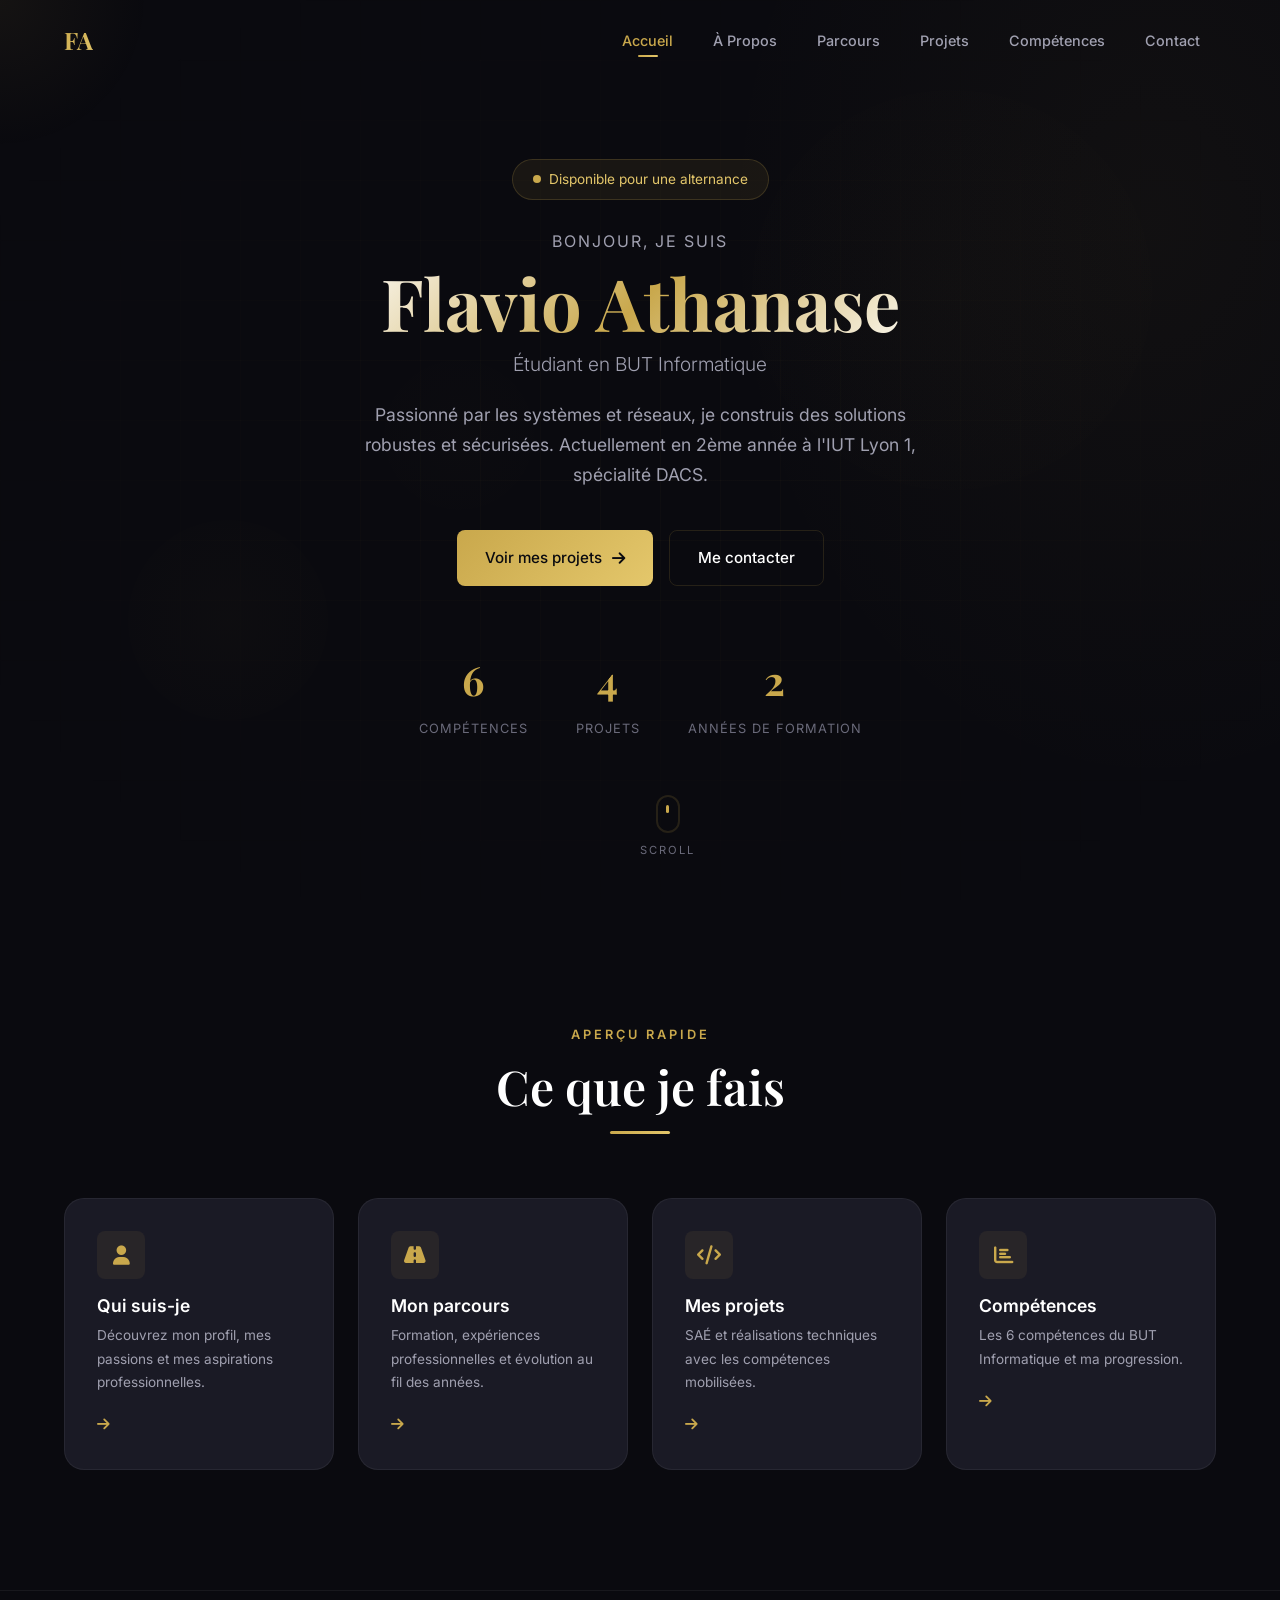
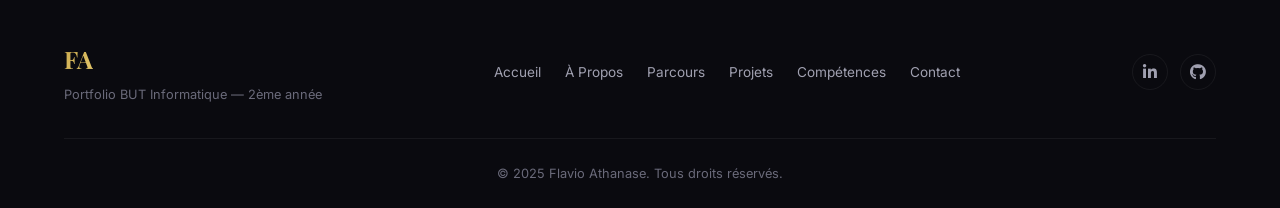
==== commit 42cf6387: "feat: restructure en pages séparées + LinkedIn Co-Authored-By: flavio.athanase <flavio.athanase@gmai" ====
--- a/index.html
+++ b/index.html
@@ -17,16 +17,16 @@
     <!-- Navigation -->
     <nav class="navbar" id="navbar">
         <div class="nav-container">
-            <a href="#accueil" class="nav-logo">
+            <a href="index.html" class="nav-logo">
                 <span class="logo-text">FA</span>
             </a>
             <ul class="nav-menu" id="navMenu">
-                <li><a href="#accueil" class="nav-link active">Accueil</a></li>
-                <li><a href="#apropos" class="nav-link">A Propos</a></li>
-                <li><a href="#parcours" class="nav-link">Parcours</a></li>
-                <li><a href="#projets" class="nav-link">Projets</a></li>
-                <li><a href="#competences" class="nav-link">Comp&eacute;tences</a></li>
-                <li><a href="#contact" class="nav-link">Contact</a></li>
+                <li><a href="index.html" class="nav-link active">Accueil</a></li>
+                <li><a href="apropos.html" class="nav-link">&Agrave; Propos</a></li>
+                <li><a href="parcours.html" class="nav-link">Parcours</a></li>
+                <li><a href="projets.html" class="nav-link">Projets</a></li>
+                <li><a href="competences.html" class="nav-link">Comp&eacute;tences</a></li>
+                <li><a href="contact.html" class="nav-link">Contact</a></li>
             </ul>
             <button class="nav-toggle" id="navToggle" aria-label="Menu">
                 <span></span>
@@ -36,17 +36,8 @@
         </div>
     </nav>
 
-    <!-- Breadcrumb -->
-    <div class="breadcrumb" id="breadcrumb">
-        <div class="breadcrumb-container">
-            <a href="#accueil"><i class="fas fa-home"></i></a>
-            <span class="breadcrumb-separator">/</span>
-            <span class="breadcrumb-current" id="breadcrumbCurrent">Accueil</span>
-        </div>
-    </div>
-
     <!-- Hero / Accueil -->
-    <section id="accueil" class="hero-section">
+    <section class="hero-section">
         <div class="hero-bg-effects">
             <div class="hero-gradient"></div>
             <div class="hero-grid"></div>
@@ -71,11 +62,11 @@
                 Actuellement en 2&egrave;me ann&eacute;e &agrave; l'IUT Lyon 1, sp&eacute;cialit&eacute; DACS.
             </p>
             <div class="hero-cta">
-                <a href="#projets" class="btn btn-primary">
+                <a href="projets.html" class="btn btn-primary">
                     <span>Voir mes projets</span>
                     <i class="fas fa-arrow-right"></i>
                 </a>
-                <a href="#contact" class="btn btn-outline">
+                <a href="contact.html" class="btn btn-outline">
                     <span>Me contacter</span>
                 </a>
             </div>
@@ -102,608 +93,39 @@
         </div>
     </section>
 
-    <!-- A Propos -->
-    <section id="apropos" class="section">
+    <!-- Quick preview sections on homepage -->
+    <section class="section">
         <div class="container">
             <div class="section-header">
-                <span class="section-tag">Qui suis-je</span>
-                <h2 class="section-title">&Agrave; Propos</h2>
+                <span class="section-tag">Aper&ccedil;u rapide</span>
+                <h2 class="section-title">Ce que je fais</h2>
                 <div class="section-line"></div>
             </div>
-            <div class="about-grid">
-                <div class="about-card about-intro">
-                    <div class="about-avatar">
-                        <div class="avatar-placeholder">
-                            <i class="fas fa-user"></i>
-                        </div>
-                    </div>
-                    <div class="about-text">
-                        <h3>Flavio Athanase</h3>
-                        <p class="about-role">&Eacute;tudiant BUT Informatique &mdash; Parcours DACS</p>
-                        <p>
-                            &Eacute;tudiant en 2&egrave;me ann&eacute;e de BUT Informatique &agrave; l'IUT Lyon 1 (La Doua), 
-                            sp&eacute;cialis&eacute; dans le D&eacute;ploiement d'Applications Communicantes et S&eacute;curis&eacute;es (DACS).
-                            Je suis passionn&eacute; par l'administration syst&egrave;me, la s&eacute;curit&eacute; r&eacute;seau et 
-                            le d&eacute;veloppement d'applications robustes.
-                        </p>
-                        <p>
-                            Mon objectif est de devenir un professionnel polyvalent capable de concevoir, 
-                            d&eacute;ployer et s&eacute;curiser des infrastructures informatiques modernes.
-                        </p>
-                    </div>
-                </div>
-                <div class="about-details">
-                    <div class="detail-card">
-                        <i class="fas fa-map-marker-alt"></i>
-                        <div>
-                            <span class="detail-label">Localisation</span>
-                            <span class="detail-value">Villeurbanne (69100)</span>
-                        </div>
-                    </div>
-                    <div class="detail-card">
-                        <i class="fas fa-graduation-cap"></i>
-                        <div>
-                            <span class="detail-label">Formation</span>
-                            <span class="detail-value">BUT Informatique &mdash; IUT Lyon 1</span>
-                        </div>
-                    </div>
-                    <div class="detail-card">
-                        <i class="fas fa-code-branch"></i>
-                        <div>
-                            <span class="detail-label">Sp&eacute;cialit&eacute;</span>
-                            <span class="detail-value">DACS (depuis Sept. 2025)</span>
-                        </div>
-                    </div>
-                    <div class="detail-card">
-                        <i class="fas fa-language"></i>
-                        <div>
-                            <span class="detail-label">Langues</span>
-                            <span class="detail-value">Fran&ccedil;ais (natif), Anglais (B1), Espagnol (A2)</span>
-                        </div>
-                    </div>
-                </div>
-                <div class="about-links">
-                    <a href="https://linkedin.com/in/" class="social-link" target="_blank" rel="noopener">
-                        <i class="fab fa-linkedin-in"></i>
-                        <span>LinkedIn</span>
-                    </a>
-                    <a href="https://github.com/Flay973" class="social-link" target="_blank" rel="noopener">
-                        <i class="fab fa-github"></i>
-                        <span>GitHub</span>
-                    </a>
-                    <a href="mailto:flavio.athanase@gmail.com" class="social-link">
-                        <i class="fas fa-envelope"></i>
-                        <span>Email</span>
-                    </a>
-                </div>
-                <div class="about-interests">
-                    <h4>Centres d'int&eacute;r&ecirc;t</h4>
-                    <div class="interests-grid">
-                        <div class="interest-item">
-                            <i class="fas fa-book"></i>
-                            <span>Lecture</span>
-                        </div>
-                        <div class="interest-item">
-                            <i class="fas fa-futbol"></i>
-                            <span>Football</span>
-                        </div>
-                        <div class="interest-item">
-                            <i class="fas fa-film"></i>
-                            <span>Cin&eacute;ma</span>
-                        </div>
-                    </div>
-                </div>
-            </div>
-        </div>
-    </section>
-
-    <!-- Parcours -->
-    <section id="parcours" class="section section-dark">
-        <div class="container">
-            <div class="section-header">
-                <span class="section-tag">Mon histoire</span>
-                <h2 class="section-title">Parcours</h2>
-                <div class="section-line"></div>
-            </div>
-            <div class="timeline">
-                <div class="timeline-item" data-aos="fade-right">
-                    <div class="timeline-marker">
-                        <i class="fas fa-graduation-cap"></i>
-                    </div>
-                    <div class="timeline-content">
-                        <div class="timeline-date">Depuis Septembre 2025</div>
-                        <h3>BUT Informatique &mdash; Parcours DACS</h3>
-                        <p class="timeline-location"><i class="fas fa-university"></i> IUT Lyon 1 &mdash; La Doua</p>
-                        <p>Sp&eacute;cialisation en D&eacute;ploiement d'Applications Communicantes et S&eacute;curis&eacute;es. 
-                        Approfondissement en administration syst&egrave;me, s&eacute;curit&eacute; r&eacute;seau et d&eacute;ploiement d'applications.</p>
-                        <div class="timeline-tags">
-                            <span class="tag">S&eacute;curit&eacute;</span>
-                            <span class="tag">R&eacute;seau</span>
-                            <span class="tag">D&eacute;ploiement</span>
-                        </div>
-                    </div>
-                </div>
-                <div class="timeline-item" data-aos="fade-left">
-                    <div class="timeline-marker">
-                        <i class="fas fa-graduation-cap"></i>
-                    </div>
-                    <div class="timeline-content">
-                        <div class="timeline-date">Septembre 2024 &mdash; Juin 2025</div>
-                        <h3>BUT Informatique &mdash; 1&egrave;re ann&eacute;e</h3>
-                        <p class="timeline-location"><i class="fas fa-university"></i> IUT Lyon 1 &mdash; La Doua</p>
-                        <p>Formation g&eacute;n&eacute;raliste en informatique : d&eacute;veloppement, bases de donn&eacute;es, 
-                        syst&egrave;mes, r&eacute;seaux et gestion de projet.</p>
-                        <div class="timeline-tags">
-                            <span class="tag">Java</span>
-                            <span class="tag">SQL</span>
-                            <span class="tag">Linux</span>
-                            <span class="tag">Gestion de projet</span>
-                        </div>
-                    </div>
-                </div>
-                <div class="timeline-item" data-aos="fade-right">
-                    <div class="timeline-marker">
-                        <i class="fas fa-briefcase"></i>
-                    </div>
-                    <div class="timeline-content">
-                        <div class="timeline-date">Juillet &mdash; Ao&ucirc;t 2024</div>
-                        <h3>Technicien Support</h3>
-                        <p class="timeline-location"><i class="fas fa-building"></i> Collectivit&eacute; Territoriale de Guyane</p>
-                        <p>Installation de logiciels, maintenance des &eacute;quipements informatiques, 
-                        mise &agrave; niveau du parc informatique.</p>
-                        <div class="timeline-tags">
-                            <span class="tag">Support</span>
-                            <span class="tag">Maintenance</span>
-                            <span class="tag">Parc informatique</span>
-                        </div>
-                    </div>
-                </div>
-                <div class="timeline-item" data-aos="fade-left">
-                    <div class="timeline-marker">
-                        <i class="fas fa-graduation-cap"></i>
-                    </div>
-                    <div class="timeline-content">
-                        <div class="timeline-date">2021 &mdash; 2024</div>
-                        <h3>BAC STI2D</h3>
-                        <p class="timeline-location"><i class="fas fa-school"></i> Lyc&eacute;e J-M Carriat</p>
-                        <p>Baccalaur&eacute;at Sciences et Technologies de l'Industrie et du D&eacute;veloppement Durable. 
-                        D&eacute;couverte des technologies num&eacute;riques et industrielles.</p>
-                        <div class="timeline-tags">
-                            <span class="tag">STI2D</span>
-                            <span class="tag">Technologie</span>
-                        </div>
-                    </div>
-                </div>
-            </div>
-            <div class="timeline-add">
-                <p class="timeline-note"><i class="fas fa-info-circle"></i> Ce parcours est mis &agrave; jour r&eacute;guli&egrave;rement avec mes nouvelles exp&eacute;riences.</p>
-            </div>
-        </div>
-    </section>
-
-    <!-- Projets -->
-    <section id="projets" class="section">
-        <div class="container">
-            <div class="section-header">
-                <span class="section-tag">Mes r&eacute;alisations</span>
-                <h2 class="section-title">Projets</h2>
-                <div class="section-line"></div>
-            </div>
-            <div class="projects-filter">
-                <button class="filter-btn active" data-filter="all">Tous</button>
-                <button class="filter-btn" data-filter="dev">D&eacute;veloppement</button>
-                <button class="filter-btn" data-filter="reseau">R&eacute;seau</button>
-                <button class="filter-btn" data-filter="bdd">Base de donn&eacute;es</button>
-            </div>
-            <div class="projects-grid">
-                <div class="project-card" data-category="dev">
-                    <div class="project-image">
-                        <div class="project-placeholder">
-                            <i class="fas fa-code"></i>
-                        </div>
-                        <div class="project-overlay">
-                            <a href="#" class="project-link"><i class="fas fa-external-link-alt"></i></a>
-                        </div>
-                    </div>
-                    <div class="project-info">
-                        <div class="project-header">
-                            <h3>SA&Eacute; Impl&eacute;mentation</h3>
-                            <span class="project-semester">S1</span>
-                        </div>
-                        <p>Impl&eacute;mentation d'un besoin client &mdash; D&eacute;veloppement d'une application r&eacute;pondant &agrave; un cahier des charges.</p>
-                        <div class="project-competences">
-                            <span class="competence-badge">R&eacute;aliser</span>
-                            <span class="competence-badge">Conduire</span>
-                        </div>
-                        <div class="project-tech">
-                            <span>Java</span>
-                            <span>Git</span>
-                        </div>
-                    </div>
-                </div>
-                <div class="project-card" data-category="reseau">
-                    <div class="project-image">
-                        <div class="project-placeholder">
-                            <i class="fas fa-network-wired"></i>
-                        </div>
-                        <div class="project-overlay">
-                            <a href="#" class="project-link"><i class="fas fa-external-link-alt"></i></a>
-                        </div>
-                    </div>
-                    <div class="project-info">
-                        <div class="project-header">
-                            <h3>SA&Eacute; Installation Service R&eacute;seau</h3>
-                            <span class="project-semester">S2</span>
-                        </div>
-                        <p>Installation et configuration de services r&eacute;seau. Mise en place de serveurs, routage inter-VLAN et s&eacute;curisation.</p>
-                        <div class="project-competences">
-                            <span class="competence-badge">Administrer</span>
-                            <span class="competence-badge">Collaborer</span>
-                        </div>
-                        <div class="project-tech">
-                            <span>Linux</span>
-                            <span>Cisco</span>
-                            <span>VLAN</span>
-                        </div>
-                    </div>
-                </div>
-                <div class="project-card" data-category="bdd">
-                    <div class="project-image">
-                        <div class="project-placeholder">
-                            <i class="fas fa-database"></i>
-                        </div>
-                        <div class="project-overlay">
-                            <a href="#" class="project-link"><i class="fas fa-external-link-alt"></i></a>
-                        </div>
-                    </div>
-                    <div class="project-info">
-                        <div class="project-header">
-                            <h3>SA&Eacute; Exploitation BDD</h3>
-                            <span class="project-semester">S2</span>
-                        </div>
-                        <p>Conception et exploitation d'une base de donn&eacute;es relationnelle. Requ&ecirc;tes complexes et visualisation de donn&eacute;es.</p>
-                        <div class="project-competences">
-                            <span class="competence-badge">G&eacute;rer</span>
-                            <span class="competence-badge">Optimiser</span>
-                        </div>
-                        <div class="project-tech">
-                            <span>SQL</span>
-                            <span>Oracle</span>
-                        </div>
-                    </div>
-                </div>
-                <div class="project-card" data-category="dev">
-                    <div class="project-image">
-                        <div class="project-placeholder">
-                            <i class="fas fa-laptop-code"></i>
-                        </div>
-                        <div class="project-overlay">
-                            <a href="#" class="project-link"><i class="fas fa-external-link-alt"></i></a>
-                        </div>
-                    </div>
-                    <div class="project-info">
-                        <div class="project-header">
-                            <h3>SA&Eacute; D&eacute;veloppement Application</h3>
-                            <span class="project-semester">S2</span>
-                        </div>
-                        <p>D&eacute;veloppement d'une application compl&egrave;te avec interface utilisateur, gestion de donn&eacute;es et tests.</p>
-                        <div class="project-competences">
-                            <span class="competence-badge">R&eacute;aliser</span>
-                            <span class="competence-badge">Conduire</span>
-                            <span class="competence-badge">Collaborer</span>
-                        </div>
-                        <div class="project-tech">
-                            <span>Java</span>
-                            <span>HTML/CSS</span>
-                            <span>Git</span>
-                        </div>
-                    </div>
-                </div>
-            </div>
-        </div>
-    </section>
-
-    <!-- Comp&eacute;tences -->
-    <section id="competences" class="section section-dark">
-        <div class="container">
-            <div class="section-header">
-                <span class="section-tag">R&eacute;f&eacute;rentiel BUT Informatique</span>
-                <h2 class="section-title">Comp&eacute;tences</h2>
-                <div class="section-line"></div>
-            </div>
-            <p class="competences-intro">
-                Les 6 comp&eacute;tences du BUT Informatique que je d&eacute;veloppe au fil de ma formation, 
-                avec les apprentissages critiques associ&eacute;s et mon niveau de progression.
-            </p>
-            <div class="competences-grid">
-                <div class="competence-card" data-aos="fade-up">
-                    <div class="competence-icon">
-                        <i class="fas fa-code"></i>
-                    </div>
-                    <h3>R&eacute;aliser</h3>
-                    <p>D&eacute;velopper des applications informatiques simples</p>
-                    <div class="progress-container">
-                        <div class="progress-header">
-                            <span>Niveau 2</span>
-                            <span>65%</span>
-                        </div>
-                        <div class="progress-bar">
-                            <div class="progress-fill" data-progress="65"></div>
-                        </div>
-                    </div>
-                    <ul class="competence-details">
-                        <li>Impl&eacute;menter des conceptions simples</li>
-                        <li>&Eacute;laborer des conceptions simples</li>
-                        <li>Faire des essais et &eacute;valuer les r&eacute;sultats</li>
-                        <li>D&eacute;velopper une interface utilisateur</li>
-                    </ul>
-                </div>
-                <div class="competence-card" data-aos="fade-up" data-aos-delay="100">
-                    <div class="competence-icon">
-                        <i class="fas fa-chart-line"></i>
-                    </div>
-                    <h3>Optimiser</h3>
-                    <p>Appr&eacute;hender et construire des algorithmes</p>
-                    <div class="progress-container">
-                        <div class="progress-header">
-                            <span>Niveau 2</span>
-                            <span>55%</span>
-                        </div>
-                        <div class="progress-bar">
-                            <div class="progress-fill" data-progress="55"></div>
-                        </div>
-                    </div>
-                    <ul class="competence-details">
-                        <li>Analyser un probl&egrave;me avec m&eacute;thode</li>
-                        <li>Comparer des algorithmes pour des probl&egrave;mes classiques</li>
-                        <li>Formaliser des outils math&eacute;matiques</li>
-                    </ul>
-                </div>
-                <div class="competence-card" data-aos="fade-up" data-aos-delay="200">
-                    <div class="competence-icon">
-                        <i class="fas fa-server"></i>
-                    </div>
-                    <h3>Administrer</h3>
-                    <p>Installer, configurer et g&eacute;rer un syst&egrave;me informatique</p>
-                    <div class="progress-container">
-                        <div class="progress-header">
-                            <span>Niveau 2</span>
-                            <span>75%</span>
-                        </div>
-                        <div class="progress-bar">
-                            <div class="progress-fill" data-progress="75"></div>
-                        </div>
-                    </div>
-                    <ul class="competence-details">
-                        <li>Identifier les composants d'un syst&egrave;me num&eacute;rique</li>
-                        <li>Utiliser les fonctionnalit&eacute;s multit&acirc;ches</li>
-                        <li>Installer et configurer un OS</li>
-                        <li>Configurer un poste sur un r&eacute;seau</li>
-                    </ul>
-                </div>
-                <div class="competence-card" data-aos="fade-up" data-aos-delay="300">
-                    <div class="competence-icon">
-                        <i class="fas fa-database"></i>
-                    </div>
-                    <h3>G&eacute;rer</h3>
-                    <p>Concevoir et g&eacute;rer des bases de donn&eacute;es</p>
-                    <div class="progress-container">
-                        <div class="progress-header">
-                            <span>Niveau 2</span>
-                            <span>60%</span>
-                        </div>
-                        <div class="progress-bar">
-                            <div class="progress-fill" data-progress="60"></div>
-                        </div>
-                    </div>
-                    <ul class="competence-details">
-                        <li>Interroger une base de donn&eacute;es relationnelle</li>
-                        <li>Visualiser des donn&eacute;es</li>
-                        <li>Concevoir une BDD &agrave; partir d'un cahier des charges</li>
-                    </ul>
-                </div>
-                <div class="competence-card" data-aos="fade-up" data-aos-delay="400">
-                    <div class="competence-icon">
-                        <i class="fas fa-users"></i>
-                    </div>
-                    <h3>Conduire</h3>
-                    <p>Satisfaire les besoins des utilisateurs</p>
-                    <div class="progress-container">
-                        <div class="progress-header">
-                            <span>Niveau 2</span>
-                            <span>60%</span>
-                        </div>
-                        <div class="progress-bar">
-                            <div class="progress-fill" data-progress="60"></div>
-                        </div>
-                    </div>
-                    <ul class="competence-details">
-                        <li>Appr&eacute;hender les besoins du client</li>
-                        <li>Mettre en place les outils de gestion de projet</li>
-                        <li>Identifier les phases d'un cycle de d&eacute;veloppement</li>
-                    </ul>
-                </div>
-                <div class="competence-card" data-aos="fade-up" data-aos-delay="500">
-                    <div class="competence-icon">
-                        <i class="fas fa-handshake"></i>
-                    </div>
-                    <h3>Collaborer</h3>
-                    <p>Travailler dans une &eacute;quipe informatique</p>
-                    <div class="progress-container">
-                        <div class="progress-header">
-                            <span>Niveau 2</span>
-                            <span>70%</span>
-                        </div>
-                        <div class="progress-bar">
-                            <div class="progress-fill" data-progress="70"></div>
-                        </div>
-                    </div>
-                    <ul class="competence-details">
-                        <li>Appr&eacute;hender l'&eacute;cosyst&egrave;me num&eacute;rique</li>
-                        <li>D&eacute;couvrir les aptitudes des secteurs informatiques</li>
-                        <li>Identifier les r&ocirc;les dans une &eacute;quipe</li>
-                        <li>Acqu&eacute;rir les comp&eacute;tences interpersonnelles</li>
-                    </ul>
-                </div>
-            </div>
-            <div class="competences-legend">
-                <h4>L&eacute;gende des niveaux</h4>
-                <div class="legend-items">
-                    <div class="legend-item">
-                        <div class="legend-color" style="background: var(--accent-gradient)"></div>
-                        <span>Niveau 1 : Novice (0-40%)</span>
-                    </div>
-                    <div class="legend-item">
-                        <div class="legend-color" style="background: var(--accent-gradient)"></div>
-                        <span>Niveau 2 : Interm&eacute;diaire (40-70%)</span>
-                    </div>
-                    <div class="legend-item">
-                        <div class="legend-color" style="background: var(--accent-gradient)"></div>
-                        <span>Niveau 3 : Avanc&eacute; (70-100%)</span>
-                    </div>
-                </div>
-            </div>
-        </div>
-    </section>
-
-    <!-- Outils & Technologies -->
-    <section id="outils" class="section">
-        <div class="container">
-            <div class="section-header">
-                <span class="section-tag">Mon arsenal</span>
-                <h2 class="section-title">Outils & Technologies</h2>
-                <div class="section-line"></div>
-            </div>
-            <div class="tools-grid">
-                <div class="tool-category">
-                    <h3><i class="fas fa-terminal"></i> Langages</h3>
-                    <div class="tool-items">
-                        <div class="tool-item">
-                            <i class="fab fa-java"></i>
-                            <span>Java</span>
-                        </div>
-                        <div class="tool-item">
-                            <i class="fas fa-copyright"></i>
-                            <span>C</span>
-                        </div>
-                        <div class="tool-item">
-                            <i class="fab fa-html5"></i>
-                            <span>HTML</span>
-                        </div>
-                        <div class="tool-item">
-                            <i class="fab fa-css3-alt"></i>
-                            <span>CSS</span>
-                        </div>
-                        <div class="tool-item">
-                            <i class="fas fa-database"></i>
-                            <span>SQL</span>
-                        </div>
-                    </div>
-                </div>
-                <div class="tool-category">
-                    <h3><i class="fas fa-tools"></i> Outils</h3>
-                    <div class="tool-items">
-                        <div class="tool-item">
-                            <i class="fab fa-git-alt"></i>
-                            <span>Git</span>
-                        </div>
-                        <div class="tool-item">
-                            <i class="fas fa-network-wired"></i>
-                            <span>Wireshark</span>
-                        </div>
-                        <div class="tool-item">
-                            <i class="fas fa-desktop"></i>
-                            <span>VMware</span>
-                        </div>
-                        <div class="tool-item">
-                            <i class="fas fa-server"></i>
-                            <span>Apache</span>
-                        </div>
-                    </div>
-                </div>
-                <div class="tool-category">
-                    <h3><i class="fas fa-laptop"></i> Syst&egrave;mes</h3>
-                    <div class="tool-items">
-                        <div class="tool-item">
-                            <i class="fab fa-linux"></i>
-                            <span>Linux</span>
-                        </div>
-                        <div class="tool-item">
-                            <i class="fab fa-windows"></i>
-                            <span>Windows</span>
-                        </div>
-                        <div class="tool-item">
-                            <i class="fas fa-shield-alt"></i>
-                            <span>Active Directory</span>
-                        </div>
-                        <div class="tool-item">
-                            <i class="fas fa-project-diagram"></i>
-                            <span>Cisco</span>
-                        </div>
-                    </div>
-                </div>
-            </div>
-        </div>
-    </section>
-
-    <!-- Contact -->
-    <section id="contact" class="section section-dark">
-        <div class="container">
-            <div class="section-header">
-                <span class="section-tag">Restons en contact</span>
-                <h2 class="section-title">Contact</h2>
-                <div class="section-line"></div>
-            </div>
-            <div class="contact-grid">
-                <div class="contact-info">
-                    <h3>Envie de collaborer ?</h3>
-                    <p>Je suis actuellement &agrave; la recherche d'une alternance en syst&egrave;me et r&eacute;seau. 
-                    N'h&eacute;sitez pas &agrave; me contacter pour toute opportunit&eacute; ou &eacute;change.</p>
-                    <div class="contact-details">
-                        <div class="contact-item">
-                            <i class="fas fa-envelope"></i>
-                            <a href="mailto:flavio.athanase@gmail.com">flavio.athanase@gmail.com</a>
-                        </div>
-                        <div class="contact-item">
-                            <i class="fas fa-phone"></i>
-                            <span>06 22 82 95 78</span>
-                        </div>
-                        <div class="contact-item">
-                            <i class="fas fa-map-marker-alt"></i>
-                            <span>69100 Villeurbanne</span>
-                        </div>
-                    </div>
-                    <div class="contact-socials">
-                        <a href="https://linkedin.com/in/" class="contact-social" target="_blank" rel="noopener">
-                            <i class="fab fa-linkedin-in"></i>
-                        </a>
-                        <a href="https://github.com/Flay973" class="contact-social" target="_blank" rel="noopener">
-                            <i class="fab fa-github"></i>
-                        </a>
-                    </div>
-                </div>
-                <form class="contact-form" id="contactForm">
-                    <div class="form-group">
-                        <input type="text" id="name" placeholder="Votre nom" required>
-                        <label for="name">Nom</label>
-                    </div>
-                    <div class="form-group">
-                        <input type="email" id="email" placeholder="Votre email" required>
-                        <label for="email">Email</label>
-                    </div>
-                    <div class="form-group">
-                        <input type="text" id="subject" placeholder="Sujet">
-                        <label for="subject">Sujet</label>
-                    </div>
-                    <div class="form-group">
-                        <textarea id="message" rows="5" placeholder="Votre message" required></textarea>
-                        <label for="message">Message</label>
-                    </div>
-                    <button type="submit" class="btn btn-primary btn-full">
-                        <span>Envoyer</span>
-                        <i class="fas fa-paper-plane"></i>
-                    </button>
-                </form>
+            <div class="quick-cards">
+                <a href="apropos.html" class="quick-card">
+                    <div class="quick-icon"><i class="fas fa-user"></i></div>
+                    <h3>Qui suis-je</h3>
+                    <p>D&eacute;couvrez mon profil, mes passions et mes aspirations professionnelles.</p>
+                    <span class="quick-arrow"><i class="fas fa-arrow-right"></i></span>
+                </a>
+                <a href="parcours.html" class="quick-card">
+                    <div class="quick-icon"><i class="fas fa-road"></i></div>
+                    <h3>Mon parcours</h3>
+                    <p>Formation, exp&eacute;riences professionnelles et &eacute;volution au fil des ann&eacute;es.</p>
+                    <span class="quick-arrow"><i class="fas fa-arrow-right"></i></span>
+                </a>
+                <a href="projets.html" class="quick-card">
+                    <div class="quick-icon"><i class="fas fa-code"></i></div>
+                    <h3>Mes projets</h3>
+                    <p>SA&Eacute; et r&eacute;alisations techniques avec les comp&eacute;tences mobilis&eacute;es.</p>
+                    <span class="quick-arrow"><i class="fas fa-arrow-right"></i></span>
+                </a>
+                <a href="competences.html" class="quick-card">
+                    <div class="quick-icon"><i class="fas fa-chart-bar"></i></div>
+                    <h3>Comp&eacute;tences</h3>
+                    <p>Les 6 comp&eacute;tences du BUT Informatique et ma progression.</p>
+                    <span class="quick-arrow"><i class="fas fa-arrow-right"></i></span>
+                </a>
             </div>
         </div>
     </section>
@@ -717,15 +139,15 @@
                     <p>Portfolio BUT Informatique &mdash; 2&egrave;me ann&eacute;e</p>
                 </div>
                 <div class="footer-links">
-                    <a href="#accueil">Accueil</a>
-                    <a href="#apropos">&Agrave; Propos</a>
-                    <a href="#parcours">Parcours</a>
-                    <a href="#projets">Projets</a>
-                    <a href="#competences">Comp&eacute;tences</a>
-                    <a href="#contact">Contact</a>
+                    <a href="index.html">Accueil</a>
+                    <a href="apropos.html">&Agrave; Propos</a>
+                    <a href="parcours.html">Parcours</a>
+                    <a href="projets.html">Projets</a>
+                    <a href="competences.html">Comp&eacute;tences</a>
+                    <a href="contact.html">Contact</a>
                 </div>
                 <div class="footer-socials">
-                    <a href="https://linkedin.com/in/" target="_blank" rel="noopener"><i class="fab fa-linkedin-in"></i></a>
+                    <a href="https://www.linkedin.com/in/flavio-athanase-605983305/" target="_blank" rel="noopener"><i class="fab fa-linkedin-in"></i></a>
                     <a href="https://github.com/Flay973" target="_blank" rel="noopener"><i class="fab fa-github"></i></a>
                 </div>
             </div>
--- a/css/style.css
+++ b/css/style.css
@@ -1573,3 +1573,92 @@
     opacity: 1;
     transform: translateY(0);
 }
+
+/* ========================================
+   PAGE SECTIONS (multi-page layout)
+   ======================================== */
+.page-section {
+    padding-top: 140px;
+}
+
+/* ========================================
+   QUICK CARDS (Homepage)
+   ======================================== */
+.quick-cards {
+    display: grid;
+    grid-template-columns: repeat(auto-fit, minmax(260px, 1fr));
+    gap: 24px;
+}
+
+.quick-card {
+    display: block;
+    background: var(--bg-card);
+    border: 1px solid var(--border-subtle);
+    border-radius: var(--radius-lg);
+    padding: 32px;
+    transition: var(--transition);
+    position: relative;
+    overflow: hidden;
+}
+
+.quick-card:hover {
+    border-color: var(--border-color);
+    transform: translateY(-4px);
+    box-shadow: var(--shadow-gold);
+}
+
+.quick-card::before {
+    content: '';
+    position: absolute;
+    top: 0;
+    left: 0;
+    right: 0;
+    height: 3px;
+    background: var(--accent-gradient);
+    opacity: 0;
+    transition: var(--transition);
+}
+
+.quick-card:hover::before {
+    opacity: 1;
+}
+
+.quick-icon {
+    width: 48px;
+    height: 48px;
+    border-radius: var(--radius-sm);
+    background: rgba(201, 168, 76, 0.08);
+    display: flex;
+    align-items: center;
+    justify-content: center;
+    margin-bottom: 16px;
+}
+
+.quick-icon i {
+    font-size: 1.2rem;
+    color: var(--accent-gold);
+}
+
+.quick-card h3 {
+    font-size: 1.1rem;
+    margin-bottom: 8px;
+    font-family: var(--font-primary);
+    font-weight: 600;
+}
+
+.quick-card p {
+    font-size: 0.85rem;
+    color: var(--text-secondary);
+    margin-bottom: 16px;
+}
+
+.quick-arrow {
+    color: var(--accent-gold);
+    font-size: 0.9rem;
+    transition: var(--transition);
+}
+
+.quick-card:hover .quick-arrow {
+    transform: translateX(4px);
+    display: inline-block;
+}
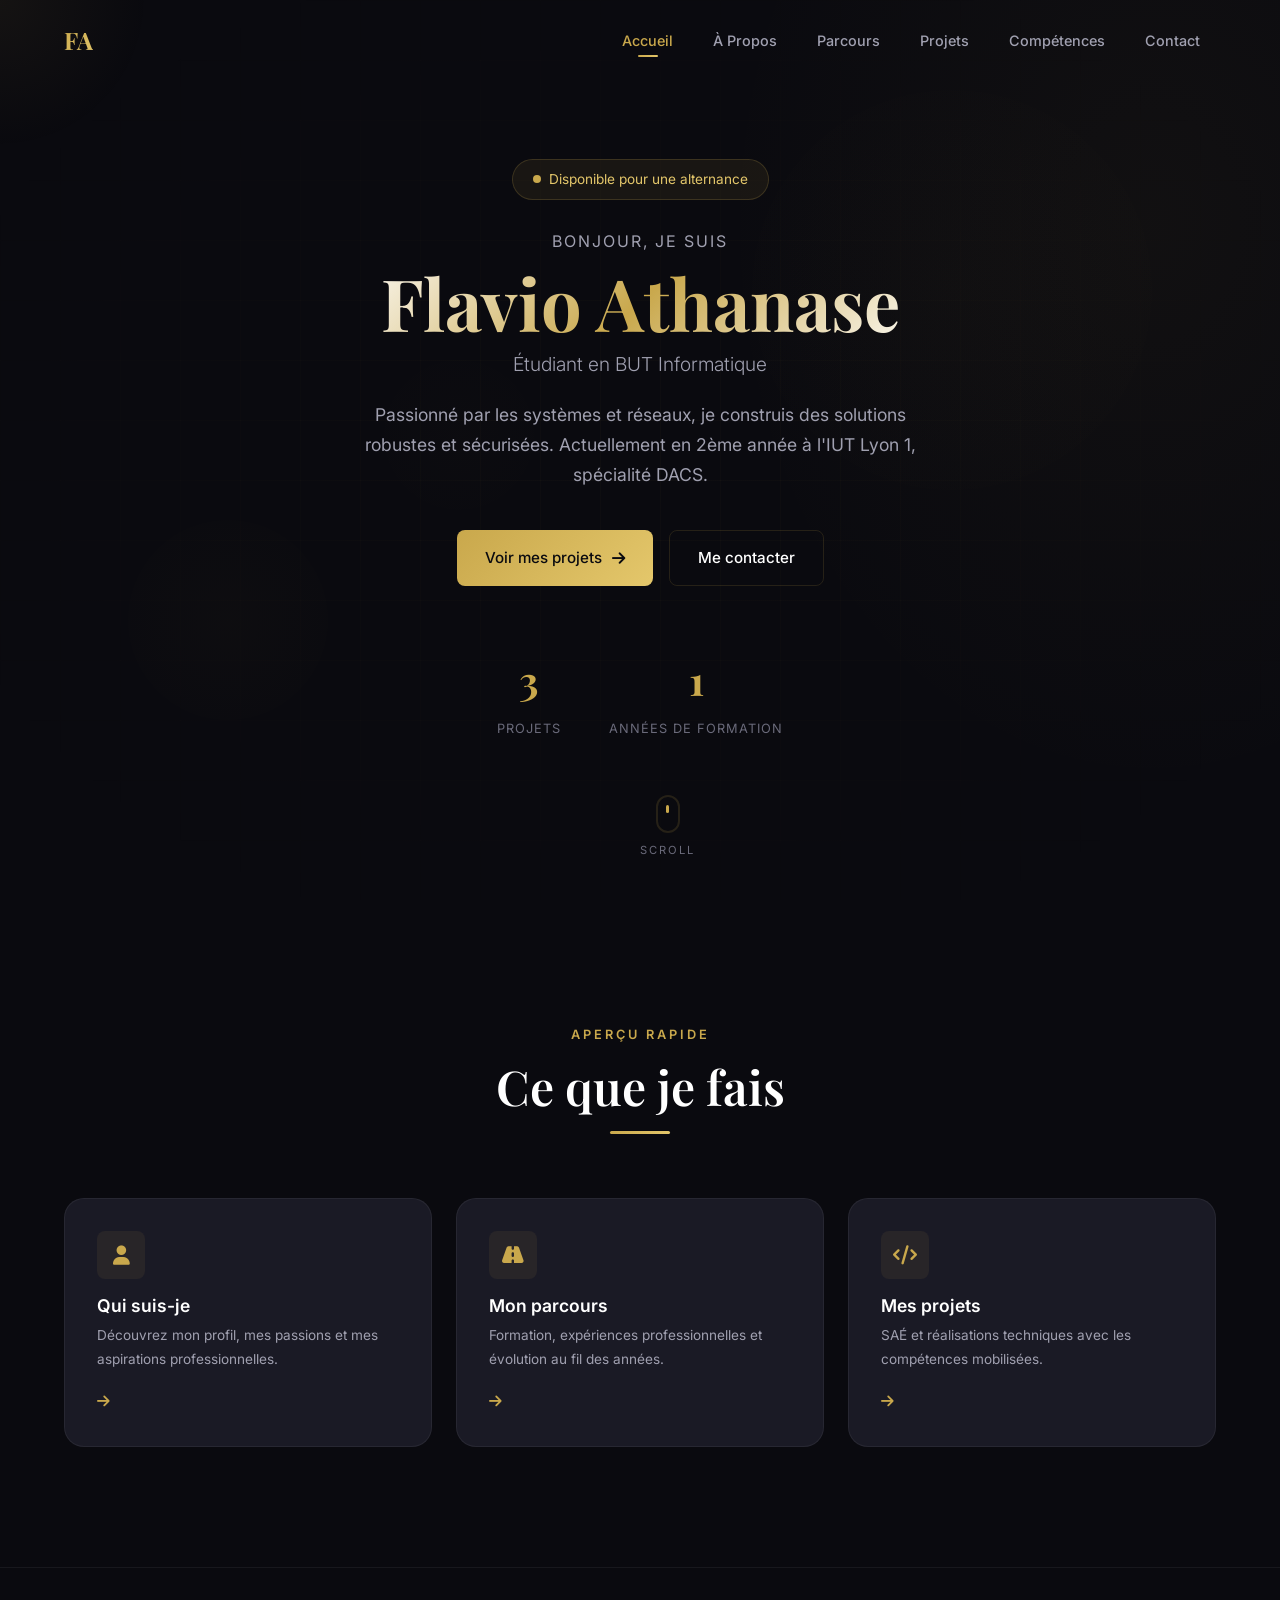
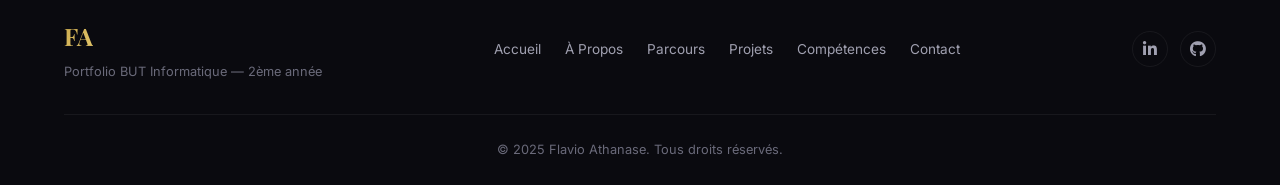
==== commit f2ce1e34: "Restructuration: thèmes projets, outils cliquables, admin enrichi Co-Authored-By: flavio.athanase <f" ====
--- a/index.html
+++ b/index.html
@@ -72,10 +72,6 @@
             </div>
             <div class="hero-stats">
                 <div class="stat-item">
-                    <span class="stat-number" data-count="6">0</span>
-                    <span class="stat-label">Comp&eacute;tences</span>
-                </div>
-                <div class="stat-item">
                     <span class="stat-number" data-count="4">0</span>
                     <span class="stat-label">Projets</span>
                 </div>
@@ -120,12 +116,7 @@
                     <p>SA&Eacute; et r&eacute;alisations techniques avec les comp&eacute;tences mobilis&eacute;es.</p>
                     <span class="quick-arrow"><i class="fas fa-arrow-right"></i></span>
                 </a>
-                <a href="competences.html" class="quick-card">
-                    <div class="quick-icon"><i class="fas fa-chart-bar"></i></div>
-                    <h3>Comp&eacute;tences</h3>
-                    <p>Les 6 comp&eacute;tences du BUT Informatique et ma progression.</p>
-                    <span class="quick-arrow"><i class="fas fa-arrow-right"></i></span>
-                </a>
+
             </div>
         </div>
     </section>
--- a/css/style.css
+++ b/css/style.css
@@ -1662,3 +1662,392 @@
     transform: translateX(4px);
     display: inline-block;
 }
+
+/* ========================================
+   CLICKABLE CARDS & DETAIL LINKS
+   ======================================== */
+.project-card-link {
+    display: block;
+    height: 100%;
+}
+
+.project-detail-link {
+    display: block;
+    margin-top: 12px;
+    font-size: 0.8rem;
+    color: var(--accent-gold);
+    font-weight: 500;
+    opacity: 0;
+    transform: translateX(-8px);
+    transition: var(--transition);
+}
+
+.project-detail-link i {
+    margin-left: 4px;
+    font-size: 0.7rem;
+}
+
+.project-card:hover .project-detail-link {
+    opacity: 1;
+    transform: translateX(0);
+}
+
+.competence-card-link {
+    display: block;
+    cursor: pointer;
+}
+
+.competence-card-link:hover {
+    border-color: var(--accent-gold);
+}
+
+.competence-detail-cta {
+    display: block;
+    margin-top: 16px;
+    padding-top: 12px;
+    border-top: 1px solid var(--border-subtle);
+    font-size: 0.8rem;
+    color: var(--accent-gold);
+    font-weight: 500;
+    opacity: 0;
+    transition: var(--transition);
+}
+
+.competence-detail-cta i {
+    margin-left: 4px;
+    font-size: 0.7rem;
+}
+
+.competence-card-link:hover .competence-detail-cta {
+    opacity: 1;
+}
+
+.competence-details li.maitrise {
+    color: var(--text-primary);
+}
+
+.competence-details li:not(.maitrise) {
+    opacity: 0.5;
+}
+
+/* ========================================
+   THEME SECTIONS (Projets groupés)
+   ======================================== */
+.theme-section {
+    margin-bottom: 48px;
+}
+
+.theme-header {
+    display: flex;
+    align-items: center;
+    gap: 16px;
+    margin-bottom: 24px;
+    padding-bottom: 16px;
+    border-bottom: 1px solid var(--border-subtle);
+}
+
+.theme-icon {
+    width: 52px;
+    height: 52px;
+    border-radius: var(--radius-md);
+    background: rgba(201, 168, 76, 0.1);
+    border: 1px solid rgba(201, 168, 76, 0.2);
+    display: flex;
+    align-items: center;
+    justify-content: center;
+    flex-shrink: 0;
+}
+
+.theme-icon i {
+    color: var(--accent-gold);
+    font-size: 1.3rem;
+}
+
+.theme-info {
+    flex: 1;
+}
+
+.theme-info h3 {
+    font-family: var(--font-display);
+    font-size: 1.4rem;
+    margin-bottom: 4px;
+}
+
+.theme-info p {
+    font-size: 0.85rem;
+    color: var(--text-secondary);
+}
+
+.theme-count {
+    background: rgba(201, 168, 76, 0.1);
+    color: var(--accent-gold);
+    padding: 6px 14px;
+    border-radius: 20px;
+    font-size: 0.8rem;
+    font-weight: 600;
+    flex-shrink: 0;
+}
+
+.theme-empty {
+    text-align: center;
+    padding: 40px;
+    color: var(--text-secondary);
+    background: var(--bg-card);
+    border: 1px dashed var(--border-subtle);
+    border-radius: var(--radius-md);
+}
+
+.theme-empty i {
+    font-size: 2rem;
+    margin-bottom: 12px;
+    opacity: 0.3;
+    display: block;
+}
+
+.theme-empty p {
+    font-size: 0.9rem;
+}
+
+.competences-intro {
+    text-align: center;
+    color: var(--text-secondary);
+    font-size: 0.95rem;
+    max-width: 700px;
+    margin: 0 auto 40px;
+    line-height: 1.8;
+}
+
+/* ========================================
+   OUTIL DETAIL MODAL / PAGE
+   ======================================== */
+.outil-card {
+    display: block;
+    background: var(--bg-card);
+    border: 1px solid var(--border-subtle);
+    border-radius: var(--radius-md);
+    padding: 20px;
+    text-align: center;
+    transition: var(--transition);
+    cursor: pointer;
+}
+
+.outil-card:hover {
+    border-color: var(--accent-gold);
+    transform: translateY(-2px);
+}
+
+.outil-card i {
+    font-size: 1.8rem;
+    color: var(--accent-gold);
+    display: block;
+    margin-bottom: 8px;
+}
+
+.outil-card span {
+    font-size: 0.85rem;
+    font-weight: 500;
+}
+
+.outil-card .outil-niveau-mini {
+    display: block;
+    margin-top: 8px;
+}
+
+.outil-niveau-bar {
+    height: 4px;
+    background: rgba(255,255,255,0.05);
+    border-radius: 2px;
+    overflow: hidden;
+    margin-bottom: 4px;
+}
+
+.outil-niveau-fill {
+    height: 100%;
+    background: var(--accent-gradient);
+    border-radius: 2px;
+    transition: width 0.5s ease;
+}
+
+.outil-niveau-text {
+    font-size: 0.7rem;
+    color: var(--text-secondary);
+}
+
+/* Outil detail overlay */
+.outil-detail-overlay {
+    position: fixed;
+    top: 0; left: 0; right: 0; bottom: 0;
+    background: rgba(0,0,0,0.7);
+    backdrop-filter: blur(8px);
+    z-index: 1000;
+    display: flex;
+    align-items: center;
+    justify-content: center;
+    padding: 20px;
+}
+
+.outil-detail-card {
+    background: var(--bg-secondary);
+    border: 1px solid var(--border-subtle);
+    border-radius: var(--radius-lg);
+    width: 100%;
+    max-width: 480px;
+    padding: 40px;
+    text-align: center;
+    position: relative;
+}
+
+.outil-detail-close {
+    position: absolute;
+    top: 16px; right: 16px;
+    width: 36px; height: 36px;
+    border-radius: 50%;
+    border: 1px solid var(--border-subtle);
+    background: transparent;
+    color: var(--text-secondary);
+    cursor: pointer;
+    transition: var(--transition);
+    display: flex;
+    align-items: center;
+    justify-content: center;
+}
+
+.outil-detail-close:hover {
+    border-color: #e74c3c;
+    color: #e74c3c;
+}
+
+.outil-detail-icon {
+    font-size: 3rem;
+    color: var(--accent-gold);
+    margin-bottom: 16px;
+}
+
+.outil-detail-card h3 {
+    font-family: var(--font-display);
+    font-size: 1.6rem;
+    margin-bottom: 8px;
+}
+
+.outil-detail-categorie {
+    display: inline-block;
+    background: rgba(201,168,76,0.15);
+    color: var(--accent-gold);
+    padding: 4px 12px;
+    border-radius: 20px;
+    font-size: 0.75rem;
+    font-weight: 600;
+    margin-bottom: 20px;
+}
+
+.outil-detail-progress {
+    margin: 20px 0;
+}
+
+.outil-detail-progress .progress-bar {
+    height: 12px;
+    border-radius: 6px;
+}
+
+.outil-detail-progress .progress-fill {
+    height: 100%;
+    transition: width 1s ease;
+}
+
+.outil-detail-percent {
+    font-size: 2rem;
+    font-weight: 700;
+    background: var(--accent-gradient);
+    -webkit-background-clip: text;
+    -webkit-text-fill-color: transparent;
+    background-clip: text;
+    margin-top: 8px;
+    display: block;
+}
+
+.outil-detail-label {
+    font-size: 0.85rem;
+    color: var(--text-secondary);
+    margin-top: 4px;
+}
+
+.outil-detail-desc {
+    color: var(--text-secondary);
+    font-size: 0.9rem;
+    line-height: 1.6;
+    margin-top: 16px;
+}
+
+/* Competence usage in projet detail */
+.competence-usage-card {
+    display: flex;
+    align-items: center;
+    gap: 16px;
+    padding: 16px 20px;
+    background: var(--bg-card);
+    border: 1px solid var(--border-subtle);
+    border-radius: var(--radius-md);
+    transition: var(--transition);
+}
+
+.competence-usage-card:hover {
+    border-color: var(--accent-gold);
+}
+
+.competence-usage-icon {
+    width: 44px;
+    height: 44px;
+    border-radius: 50%;
+    background: rgba(201, 168, 76, 0.1);
+    display: flex;
+    align-items: center;
+    justify-content: center;
+    flex-shrink: 0;
+}
+
+.competence-usage-icon i {
+    color: var(--accent-gold);
+}
+
+.competence-usage-info {
+    flex: 1;
+}
+
+.competence-usage-info h4 {
+    font-size: 0.95rem;
+    font-weight: 600;
+    margin-bottom: 2px;
+}
+
+.competence-usage-info p {
+    font-size: 0.8rem;
+    color: var(--text-secondary);
+}
+
+.competence-usage-niveau {
+    flex-shrink: 0;
+    text-align: center;
+}
+
+.competence-usage-badge {
+    display: inline-block;
+    padding: 4px 12px;
+    border-radius: 20px;
+    font-size: 0.75rem;
+    font-weight: 600;
+}
+
+.competence-usage-badge.debutant {
+    background: rgba(249, 115, 22, 0.15);
+    color: #f97316;
+}
+
+.competence-usage-badge.intermediaire {
+    background: rgba(201, 168, 76, 0.15);
+    color: var(--accent-gold);
+}
+
+.competence-usage-badge.avance {
+    background: rgba(74, 222, 128, 0.15);
+    color: #4ade80;
+}
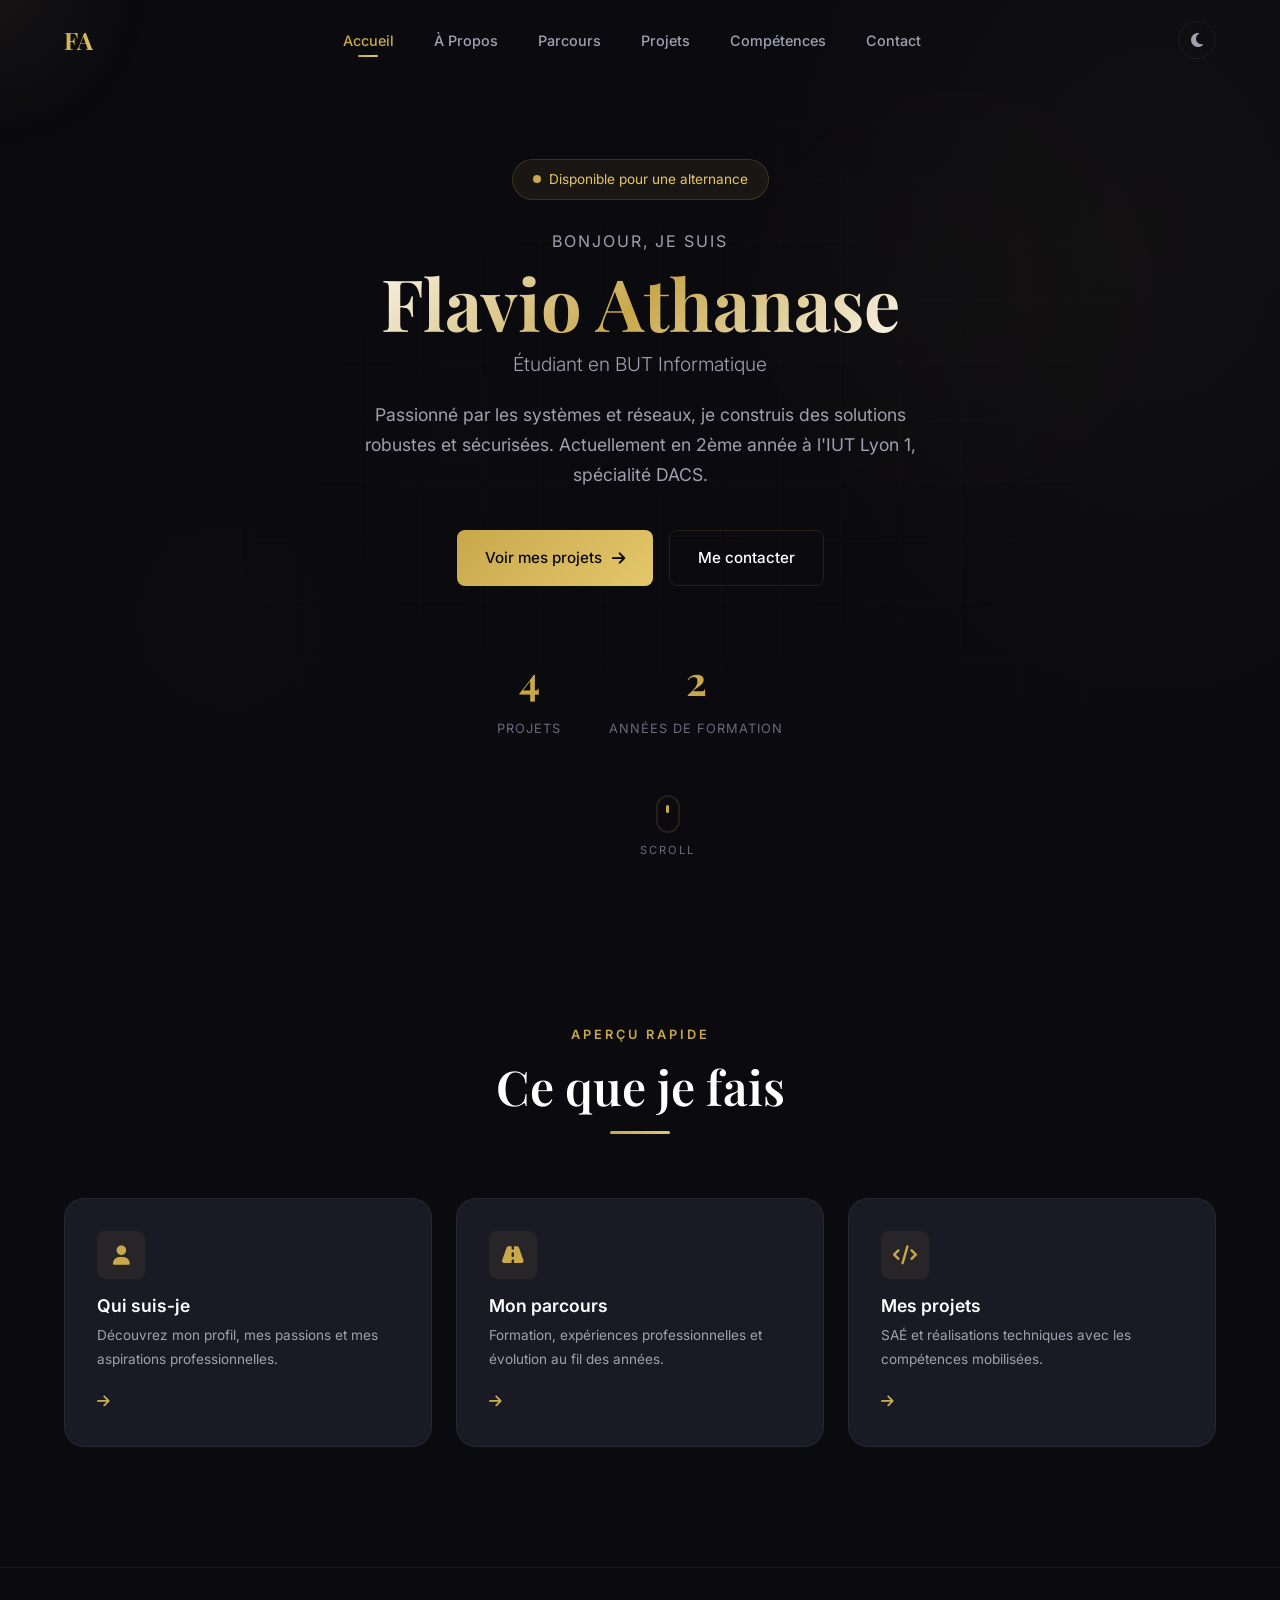
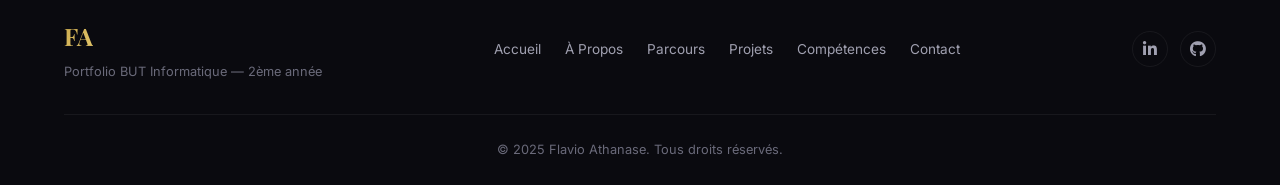
==== commit d88b8caf: "Mode clair/sombre avec bouton de bascule Co-Authored-By: flavio.athanase <flavio.athanase@gmail.com>" ====
--- a/index.html
+++ b/index.html
@@ -9,6 +9,7 @@
     <link href="https://fonts.googleapis.com/css2?family=Inter:wght@300;400;500;600;700;800&family=Playfair+Display:wght@400;500;600;700&display=swap" rel="stylesheet">
     <link rel="stylesheet" href="https://cdnjs.cloudflare.com/ajax/libs/font-awesome/6.5.1/css/all.min.css">
     <link rel="stylesheet" href="css/style.css">
+    <script>if(localStorage.getItem("portfolio_theme")==="light")document.documentElement.setAttribute("data-theme","light");</script>
 </head>
 <body>
     <!-- Cursor glow effect -->
@@ -28,6 +29,7 @@
                 <li><a href="competences.html" class="nav-link">Comp&eacute;tences</a></li>
                 <li><a href="contact.html" class="nav-link">Contact</a></li>
             </ul>
+            <button class="theme-toggle" id="themeToggle" aria-label="Changer de th&egrave;me"><i class="fas fa-moon"></i><i class="fas fa-sun"></i></button>
             <button class="nav-toggle" id="navToggle" aria-label="Menu">
                 <span></span>
                 <span></span>
--- a/css/style.css
+++ b/css/style.css
@@ -30,6 +30,88 @@
     --transition-slow: all 0.6s cubic-bezier(0.4, 0, 0.2, 1);
 }
 
+/* Light Theme */
+[data-theme="light"] {
+    --bg-primary: #f5f3ef;
+    --bg-secondary: #eae7e0;
+    --bg-card: #ffffff;
+    --bg-card-hover: #f9f8f6;
+    --text-primary: #1a1a25;
+    --text-secondary: #5a5a6a;
+    --text-muted: #8a8a9a;
+    --accent-gold: #b8942f;
+    --accent-gold-light: #c9a84c;
+    --accent-gold-dark: #8a6e1f;
+    --accent-gradient: linear-gradient(135deg, #b8942f, #c9a84c);
+    --border-color: rgba(160, 130, 50, 0.2);
+    --border-subtle: rgba(0, 0, 0, 0.08);
+    --shadow-gold: 0 0 30px rgba(160, 130, 50, 0.08);
+    --shadow-card: 0 8px 32px rgba(0, 0, 0, 0.06);
+}
+
+[data-theme="light"] .navbar.scrolled {
+    background: rgba(245, 243, 239, 0.9);
+}
+
+[data-theme="light"] .cursor-glow {
+    display: none;
+}
+
+[data-theme="light"] .footer {
+    background: #eae7e0;
+}
+
+[data-theme="light"] .nav-toggle span {
+    background: var(--text-primary);
+}
+
+[data-theme="light"] .hero-badge {
+    background: rgba(0, 0, 0, 0.04);
+    border-color: rgba(0, 0, 0, 0.1);
+}
+
+[data-theme="light"] .detail-overlay {
+    background: rgba(0, 0, 0, 0.5);
+}
+
+[data-theme="light"] .btn-primary {
+    color: #fff;
+}
+
+[data-theme="light"] .admin-login-overlay {
+    background: var(--bg-primary);
+}
+
+[data-theme="light"] .hero-name {
+    background: linear-gradient(135deg, #1a1a25 0%, #b8942f 50%, #1a1a25 100%);
+    -webkit-background-clip: text;
+    background-clip: text;
+}
+
+[data-theme="light"] .logo-text {
+    background: var(--accent-gradient);
+    -webkit-background-clip: text;
+    background-clip: text;
+}
+
+[data-theme="light"] .section-tag {
+    color: var(--accent-gold);
+}
+
+[data-theme="light"] .stat-number {
+    background: var(--accent-gradient);
+    -webkit-background-clip: text;
+    background-clip: text;
+}
+
+[data-theme="light"] .quick-card {
+    border-color: var(--border-subtle);
+}
+
+[data-theme="light"] .nav-menu {
+    background: var(--bg-primary);
+}
+
 /* Reset */
 *, *::before, *::after {
     margin: 0;
@@ -161,6 +243,34 @@
     background: var(--accent-gradient);
     border-radius: 1px;
 }
+
+/* Theme Toggle */
+.theme-toggle {
+    background: none;
+    border: 1px solid var(--border-subtle);
+    border-radius: 50%;
+    width: 38px;
+    height: 38px;
+    display: flex;
+    align-items: center;
+    justify-content: center;
+    cursor: pointer;
+    color: var(--text-secondary);
+    font-size: 1rem;
+    transition: var(--transition);
+    margin-left: 8px;
+    flex-shrink: 0;
+}
+
+.theme-toggle:hover {
+    color: var(--accent-gold);
+    border-color: var(--accent-gold);
+}
+
+.theme-toggle .fa-sun { display: none; }
+.theme-toggle .fa-moon { display: inline; }
+[data-theme="light"] .theme-toggle .fa-sun { display: inline; }
+[data-theme="light"] .theme-toggle .fa-moon { display: none; }
 
 .nav-toggle {
     display: none;
@@ -1722,6 +1832,16 @@
     opacity: 1;
 }
 
+.competence-details .see-more {
+    color: var(--accent-gold);
+    font-size: 0.8rem;
+    font-weight: 500;
+    font-style: italic;
+    opacity: 0.8;
+    list-style: none;
+    margin-top: 4px;
+}
+
 .competence-details li.maitrise {
     color: var(--text-primary);
 }
@@ -2051,3 +2171,209 @@
     background: rgba(74, 222, 128, 0.15);
     color: #4ade80;
 }
+
+/* ========================================
+   THEME CARDS GRID (projets landing)
+   ======================================== */
+.theme-cards-grid {
+    display: grid;
+    grid-template-columns: repeat(3, 1fr);
+    gap: 24px;
+    max-width: 900px;
+    margin: 0 auto;
+}
+
+.theme-card-link {
+    text-decoration: none;
+    color: inherit;
+}
+
+.theme-card {
+    background: var(--bg-card);
+    border: 1px solid var(--border-subtle);
+    border-radius: var(--radius-lg);
+    padding: 48px 32px;
+    text-align: center;
+    transition: var(--transition);
+    cursor: pointer;
+    position: relative;
+    overflow: hidden;
+}
+
+.theme-card::before {
+    content: '';
+    position: absolute;
+    top: 0;
+    left: 0;
+    right: 0;
+    height: 3px;
+    background: var(--accent-gradient);
+    opacity: 0;
+    transition: opacity 0.3s ease;
+}
+
+.theme-card:hover {
+    border-color: var(--accent-gold);
+    transform: translateY(-6px);
+    box-shadow: 0 12px 40px rgba(201, 168, 76, 0.1);
+}
+
+.theme-card:hover::before {
+    opacity: 1;
+}
+
+.theme-card-icon {
+    width: 80px;
+    height: 80px;
+    margin: 0 auto 20px;
+    border-radius: 50%;
+    background: rgba(201, 168, 76, 0.08);
+    border: 1px solid rgba(201, 168, 76, 0.15);
+    display: flex;
+    align-items: center;
+    justify-content: center;
+}
+
+.theme-card-icon i {
+    font-size: 2rem;
+    color: var(--accent-gold);
+}
+
+.theme-card h3 {
+    font-family: var(--font-display);
+    font-size: 1.4rem;
+    margin-bottom: 10px;
+}
+
+.theme-card p {
+    color: var(--text-secondary);
+    font-size: 0.85rem;
+    line-height: 1.6;
+    margin-bottom: 16px;
+}
+
+.theme-card-count {
+    display: inline-block;
+    background: rgba(201, 168, 76, 0.12);
+    color: var(--accent-gold);
+    padding: 4px 14px;
+    border-radius: 20px;
+    font-size: 0.8rem;
+    font-weight: 600;
+    margin-bottom: 12px;
+}
+
+.theme-card-cta {
+    display: block;
+    color: var(--accent-gold);
+    font-size: 0.85rem;
+    font-weight: 500;
+    opacity: 0;
+    transform: translateY(4px);
+    transition: all 0.3s ease;
+}
+
+.theme-card:hover .theme-card-cta {
+    opacity: 1;
+    transform: translateY(0);
+}
+
+.theme-card-cta i {
+    margin-left: 6px;
+    transition: transform 0.2s ease;
+}
+
+.theme-card:hover .theme-card-cta i {
+    transform: translateX(4px);
+}
+
+@media (max-width: 768px) {
+    .theme-cards-grid {
+        grid-template-columns: 1fr;
+        gap: 16px;
+    }
+    .theme-card {
+        padding: 32px 24px;
+    }
+    .theme-card-cta {
+        opacity: 1;
+        transform: translateY(0);
+    }
+}
+
+/* Outils - 3 column cards layout */
+.outils-columns {
+    display: grid;
+    grid-template-columns: repeat(3, 1fr);
+    gap: 24px;
+}
+
+.outils-col-card {
+    background: var(--bg-card);
+    border: 1px solid var(--border-subtle);
+    border-radius: var(--radius-lg);
+    padding: 28px 24px;
+}
+
+.outils-col-title {
+    font-family: var(--font-display);
+    font-size: 1.15rem;
+    color: var(--accent-gold);
+    margin-bottom: 20px;
+}
+
+.outils-col-title i {
+    margin-right: 8px;
+    font-size: 1rem;
+}
+
+.outils-col-items {
+    display: grid;
+    grid-template-columns: repeat(auto-fill, minmax(90px, 1fr));
+    gap: 16px;
+}
+
+.outil-col-item {
+    display: flex;
+    flex-direction: column;
+    align-items: center;
+    gap: 6px;
+    padding: 16px 8px;
+    background: rgba(255, 255, 255, 0.02);
+    border: 1px solid var(--border-subtle);
+    border-radius: var(--radius-md);
+    cursor: pointer;
+    transition: var(--transition);
+    text-align: center;
+}
+
+.outil-col-item:hover {
+    border-color: var(--accent-gold);
+    transform: translateY(-4px);
+    box-shadow: 0 8px 24px rgba(201, 168, 76, 0.08);
+}
+
+.outil-col-item i {
+    font-size: 2rem;
+    color: var(--accent-gold);
+}
+
+.outil-col-name {
+    font-size: 0.82rem;
+    font-weight: 500;
+    color: var(--text-primary);
+}
+
+.outil-col-percent {
+    font-size: 0.75rem;
+    font-weight: 600;
+    color: var(--accent-gold);
+    opacity: 0.8;
+}
+
+@media (max-width: 900px) {
+    .outils-columns {
+        grid-template-columns: 1fr;
+        gap: 16px;
+    }
+}
